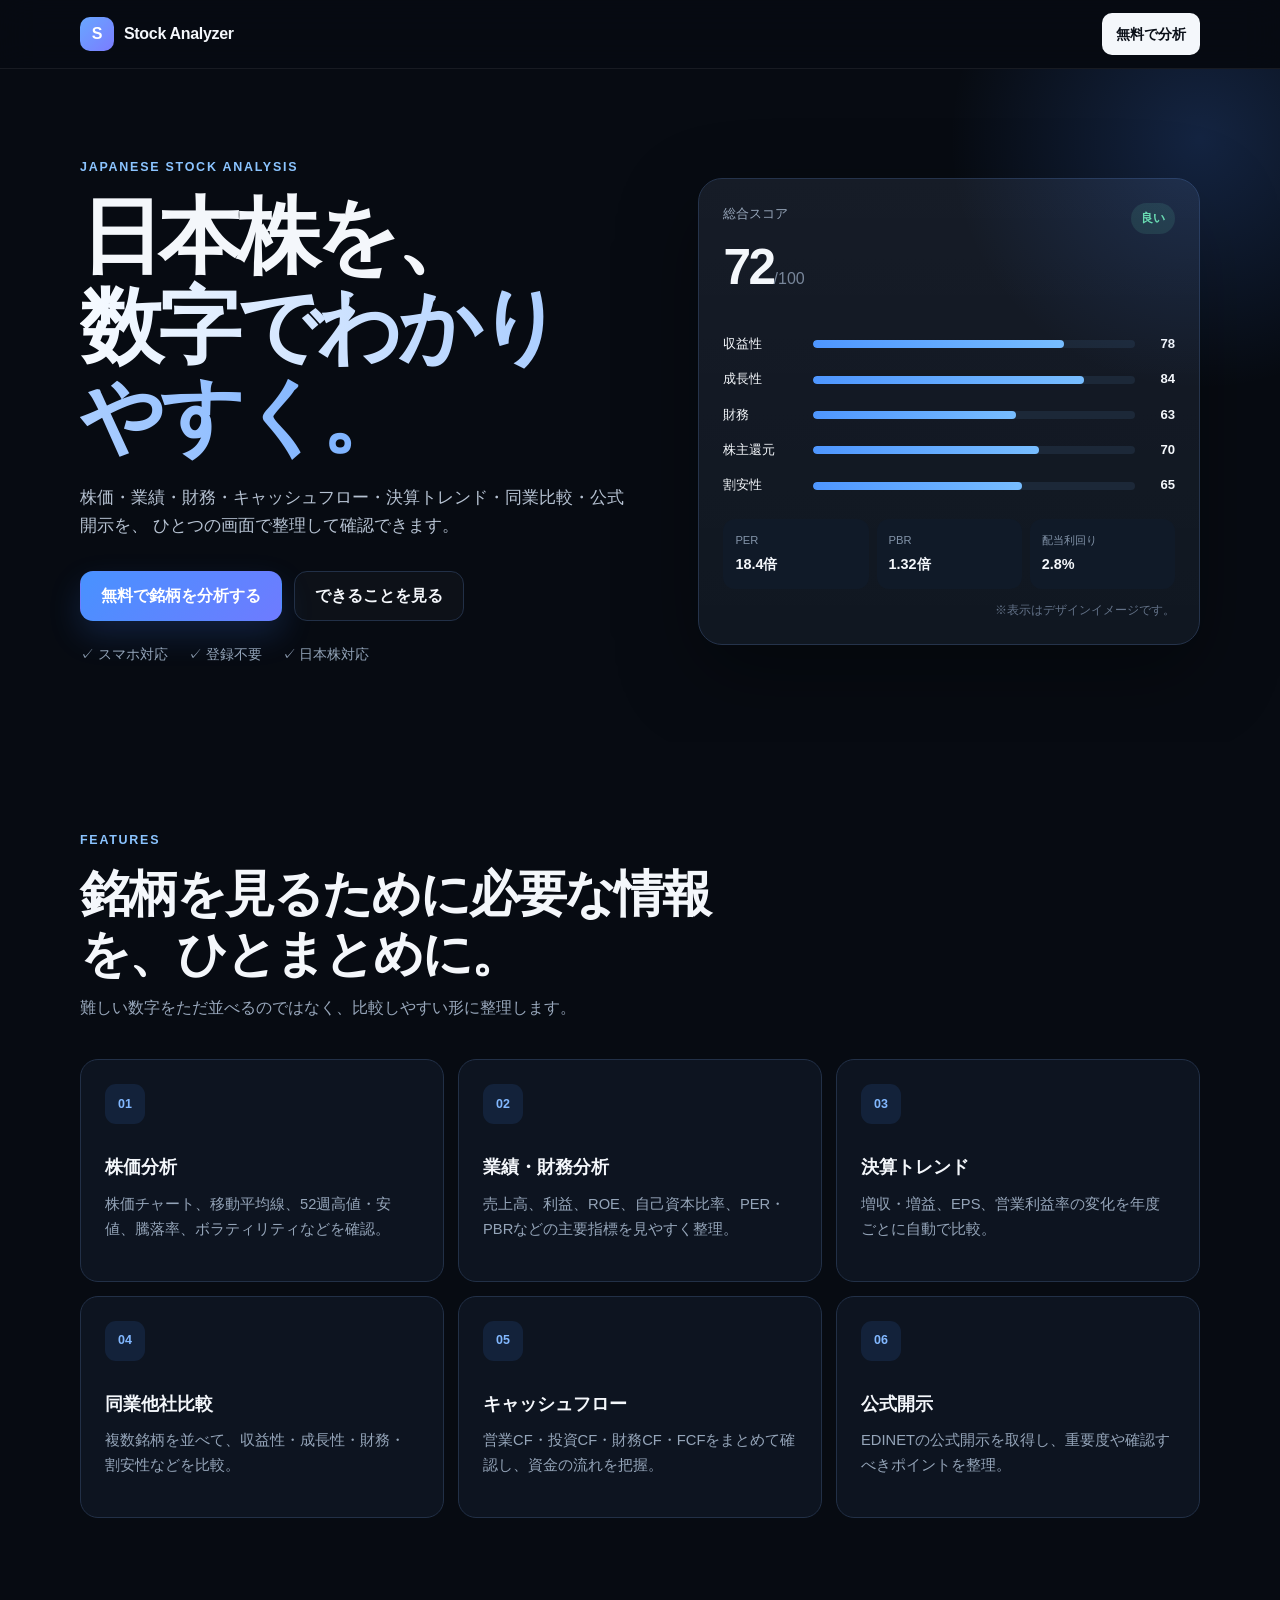
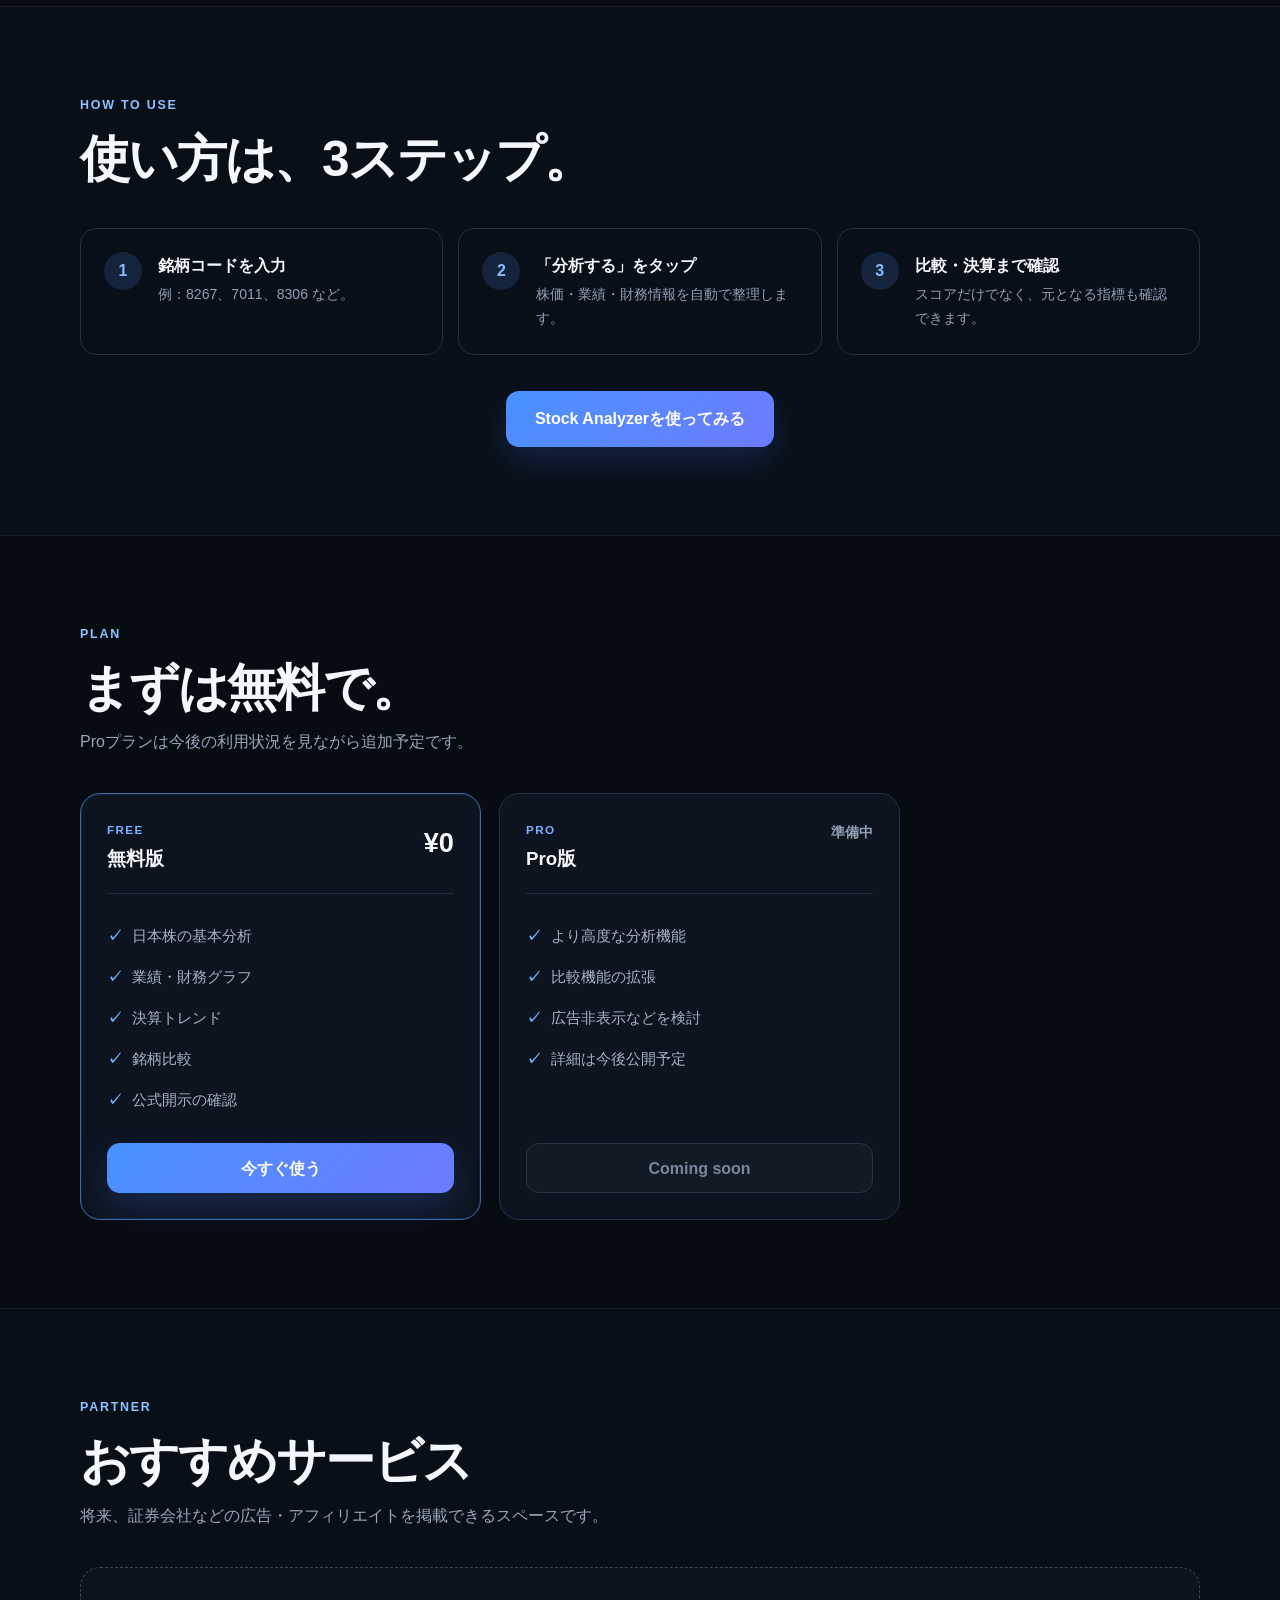
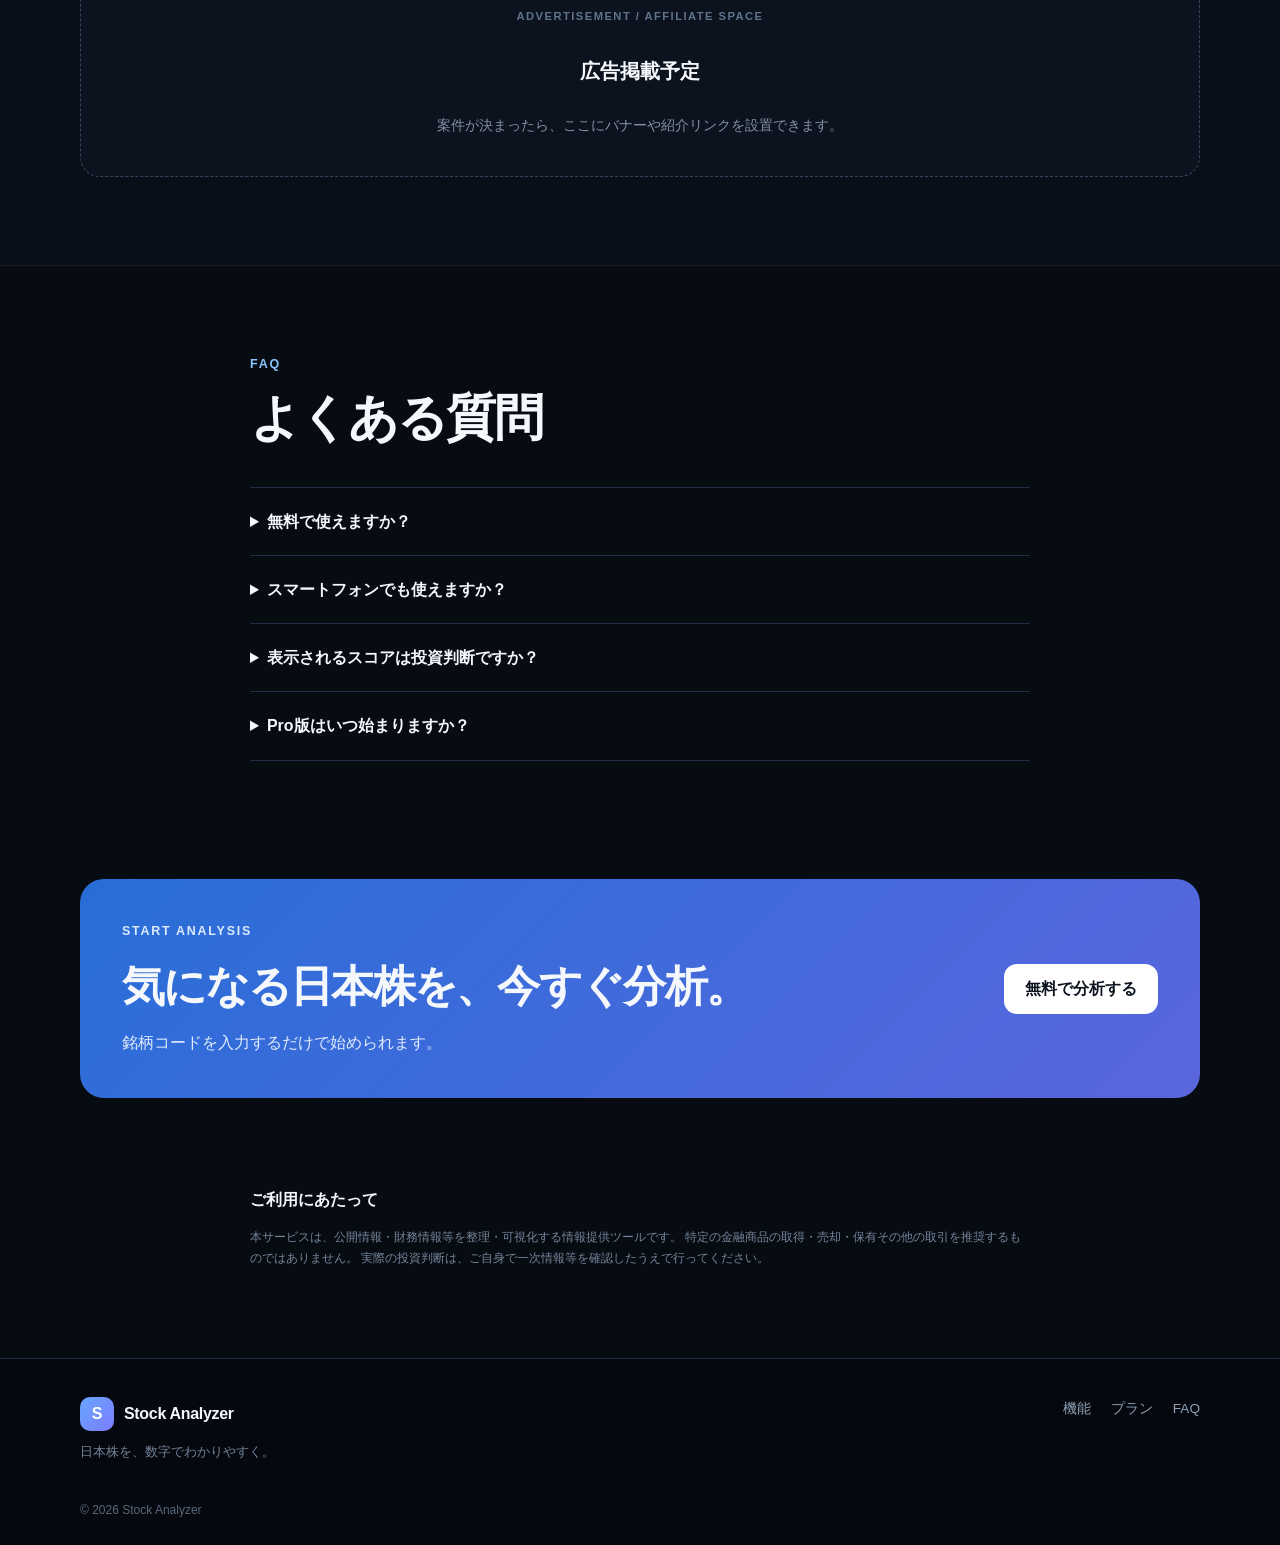
==== index.html @ 9a9e8eb3 "Add files via upload" ====
<!doctype html>
<html lang="ja">
<head>
  <meta charset="utf-8">
  <meta name="viewport" content="width=device-width, initial-scale=1, viewport-fit=cover">
  <meta name="description" content="日本株の株価・業績・財務・決算・同業比較・公式開示を、スマホで見やすく整理する株式分析ツール。">
  <title>Stock Analyzer｜日本株を数字でわかりやすく</title>
  <link rel="stylesheet" href="style.css">
</head>
<body>
  <header class="site-header">
    <div class="container header-inner">
      <a class="brand" href="#top">
        <span class="brand-mark">S</span>
        <span>Stock Analyzer</span>
      </a>
      <a class="header-cta" href="https://firemoney-bit-stock-analyzer-app-8zaeie.streamlit.app/" target="_blank" rel="noopener">
        無料で分析
      </a>
    </div>
  </header>

  <main id="top">
    <section class="hero">
      <div class="container hero-grid">
        <div>
          <p class="eyebrow">JAPANESE STOCK ANALYSIS</p>
          <h1>日本株を、<br><span>数字でわかりやすく。</span></h1>
          <p class="hero-copy">
            株価・業績・財務・キャッシュフロー・決算トレンド・同業比較・公式開示を、
            ひとつの画面で整理して確認できます。
          </p>

          <div class="hero-actions">
            <a class="button primary" href="https://firemoney-bit-stock-analyzer-app-8zaeie.streamlit.app/" target="_blank" rel="noopener">
              無料で銘柄を分析する
            </a>
            <a class="button secondary" href="#features">できることを見る</a>
          </div>

          <div class="trust-row">
            <span>✓ スマホ対応</span>
            <span>✓ 登録不要</span>
            <span>✓ 日本株対応</span>
          </div>
        </div>

        <div class="mock-card">
          <div class="mock-top">
            <div>
              <span class="mock-label">総合スコア</span>
              <strong>72</strong><span>/100</span>
            </div>
            <span class="mock-badge">良い</span>
          </div>

          <div class="score-row"><span>収益性</span><div><i style="width:78%"></i></div><b>78</b></div>
          <div class="score-row"><span>成長性</span><div><i style="width:84%"></i></div><b>84</b></div>
          <div class="score-row"><span>財務</span><div><i style="width:63%"></i></div><b>63</b></div>
          <div class="score-row"><span>株主還元</span><div><i style="width:70%"></i></div><b>70</b></div>
          <div class="score-row"><span>割安性</span><div><i style="width:65%"></i></div><b>65</b></div>

          <div class="mini-stats">
            <div><small>PER</small><strong>18.4倍</strong></div>
            <div><small>PBR</small><strong>1.32倍</strong></div>
            <div><small>配当利回り</small><strong>2.8%</strong></div>
          </div>
          <p class="mock-note">※表示はデザインイメージです。</p>
        </div>
      </div>
    </section>

    <section class="section" id="features">
      <div class="container">
        <div class="section-heading">
          <p class="eyebrow">FEATURES</p>
          <h2>銘柄を見るために必要な情報を、ひとまとめに。</h2>
          <p>難しい数字をただ並べるのではなく、比較しやすい形に整理します。</p>
        </div>

        <div class="feature-grid">
          <article class="feature-card"><span class="icon">01</span><h3>株価分析</h3><p>株価チャート、移動平均線、52週高値・安値、騰落率、ボラティリティなどを確認。</p></article>
          <article class="feature-card"><span class="icon">02</span><h3>業績・財務分析</h3><p>売上高、利益、ROE、自己資本比率、PER・PBRなどの主要指標を見やすく整理。</p></article>
          <article class="feature-card"><span class="icon">03</span><h3>決算トレンド</h3><p>増収・増益、EPS、営業利益率の変化を年度ごとに自動で比較。</p></article>
          <article class="feature-card"><span class="icon">04</span><h3>同業他社比較</h3><p>複数銘柄を並べて、収益性・成長性・財務・割安性などを比較。</p></article>
          <article class="feature-card"><span class="icon">05</span><h3>キャッシュフロー</h3><p>営業CF・投資CF・財務CF・FCFをまとめて確認し、資金の流れを把握。</p></article>
          <article class="feature-card"><span class="icon">06</span><h3>公式開示</h3><p>EDINETの公式開示を取得し、重要度や確認すべきポイントを整理。</p></article>
        </div>
      </div>
    </section>

    <section class="section soft">
      <div class="container">
        <div class="section-heading">
          <p class="eyebrow">HOW TO USE</p>
          <h2>使い方は、3ステップ。</h2>
        </div>

        <div class="steps">
          <div class="step"><span>1</span><div><h3>銘柄コードを入力</h3><p>例：8267、7011、8306 など。</p></div></div>
          <div class="step"><span>2</span><div><h3>「分析する」をタップ</h3><p>株価・業績・財務情報を自動で整理します。</p></div></div>
          <div class="step"><span>3</span><div><h3>比較・決算まで確認</h3><p>スコアだけでなく、元となる指標も確認できます。</p></div></div>
        </div>

        <div class="center">
          <a class="button primary large" href="https://firemoney-bit-stock-analyzer-app-8zaeie.streamlit.app/" target="_blank" rel="noopener">
            Stock Analyzerを使ってみる
          </a>
        </div>
      </div>
    </section>

    <section class="section" id="plans">
      <div class="container">
        <div class="section-heading">
          <p class="eyebrow">PLAN</p>
          <h2>まずは無料で。</h2>
          <p>Proプランは今後の利用状況を見ながら追加予定です。</p>
        </div>

        <div class="plan-grid">
          <article class="plan-card featured">
            <div class="plan-title">
              <div><p>FREE</p><h3>無料版</h3></div>
              <strong>¥0</strong>
            </div>
            <ul>
              <li>日本株の基本分析</li>
              <li>業績・財務グラフ</li>
              <li>決算トレンド</li>
              <li>銘柄比較</li>
              <li>公式開示の確認</li>
            </ul>
            <a class="button primary full" href="https://firemoney-bit-stock-analyzer-app-8zaeie.streamlit.app/" target="_blank" rel="noopener">今すぐ使う</a>
          </article>

          <article class="plan-card">
            <div class="plan-title">
              <div><p>PRO</p><h3>Pro版</h3></div>
              <strong class="soon">準備中</strong>
            </div>
            <ul>
              <li>より高度な分析機能</li>
              <li>比較機能の拡張</li>
              <li>広告非表示などを検討</li>
              <li>詳細は今後公開予定</li>
            </ul>
            <button class="button disabled full" disabled>Coming soon</button>
          </article>
        </div>
      </div>
    </section>

    <section class="section soft" id="partner">
      <div class="container">
        <div class="section-heading">
          <p class="eyebrow">PARTNER</p>
          <h2>おすすめサービス</h2>
          <p>将来、証券会社などの広告・アフィリエイトを掲載できるスペースです。</p>
        </div>

        <div class="ad-placeholder">
          <span>ADVERTISEMENT / AFFILIATE SPACE</span>
          <strong>広告掲載予定</strong>
          <p>案件が決まったら、ここにバナーや紹介リンクを設置できます。</p>
        </div>
      </div>
    </section>

    <section class="section" id="faq">
      <div class="container narrow">
        <div class="section-heading">
          <p class="eyebrow">FAQ</p>
          <h2>よくある質問</h2>
        </div>

        <details>
          <summary>無料で使えますか？</summary>
          <p>現在公開している分析ツールは無料で利用できます。</p>
        </details>
        <details>
          <summary>スマートフォンでも使えますか？</summary>
          <p>はい。スマートフォンでの閲覧を前提に画面を調整しています。</p>
        </details>
        <details>
          <summary>表示されるスコアは投資判断ですか？</summary>
          <p>いいえ。公開情報を一定の計算ルールで整理した参考値であり、特定銘柄の売買を推奨するものではありません。</p>
        </details>
        <details>
          <summary>Pro版はいつ始まりますか？</summary>
          <p>現在は未定です。利用状況を見ながら機能と料金を検討します。</p>
        </details>
      </div>
    </section>

    <section class="cta-section">
      <div class="container cta-box">
        <div>
          <p class="eyebrow">START ANALYSIS</p>
          <h2>気になる日本株を、今すぐ分析。</h2>
          <p>銘柄コードを入力するだけで始められます。</p>
        </div>
        <a class="button light" href="https://firemoney-bit-stock-analyzer-app-8zaeie.streamlit.app/" target="_blank" rel="noopener">無料で分析する</a>
      </div>
    </section>

    <section class="legal-note">
      <div class="container narrow">
        <h2>ご利用にあたって</h2>
        <p>
          本サービスは、公開情報・財務情報等を整理・可視化する情報提供ツールです。
          特定の金融商品の取得・売却・保有その他の取引を推奨するものではありません。
          実際の投資判断は、ご自身で一次情報等を確認したうえで行ってください。
        </p>
      </div>
    </section>
  </main>

  <footer>
    <div class="container footer-inner">
      <div>
        <a class="brand footer-brand" href="#top">
          <span class="brand-mark">S</span>
          <span>Stock Analyzer</span>
        </a>
        <p>日本株を、数字でわかりやすく。</p>
      </div>
      <nav>
        <a href="#features">機能</a>
        <a href="#plans">プラン</a>
        <a href="#faq">FAQ</a>
      </nav>
    </div>
    <div class="container copyright">© 2026 Stock Analyzer</div>
  </footer>
</body>
</html>
---- style.css ----
*{box-sizing:border-box}
:root{
  --bg:#070b12;--surface:#0d1420;--line:#223047;--text:#f4f7fb;
  --muted:#98a7bb;--accent:#68a7ff;--accent2:#8bc4ff;--green:#6ee7a8;--max:1120px
}
html{scroll-behavior:smooth}
body{
  margin:0;font-family:-apple-system,BlinkMacSystemFont,"Segoe UI","Hiragino Sans","Noto Sans JP","Yu Gothic",sans-serif;
  background:var(--bg);color:var(--text);line-height:1.7;-webkit-font-smoothing:antialiased
}
a{color:inherit;text-decoration:none}
.container{width:min(calc(100% - 36px),var(--max));margin-inline:auto}
.narrow{max-width:780px}
.site-header{
  position:sticky;top:0;z-index:50;backdrop-filter:blur(18px);
  background:rgba(7,11,18,.78);border-bottom:1px solid rgba(255,255,255,.07)
}
.header-inner{min-height:68px;display:flex;align-items:center;justify-content:space-between;gap:16px}
.brand{display:flex;align-items:center;gap:10px;font-weight:800;letter-spacing:-.02em}
.brand-mark{
  display:grid;place-items:center;width:34px;height:34px;border-radius:10px;
  background:linear-gradient(135deg,var(--accent),#7b7cff);color:white;font-weight:900
}
.header-cta{
  padding:9px 14px;border-radius:10px;background:var(--text);color:#0a0f18;
  font-weight:800;font-size:.9rem
}
.hero{position:relative;overflow:hidden;padding:88px 0 76px}
.hero::before{
  content:"";position:absolute;width:520px;height:520px;border-radius:50%;
  background:radial-gradient(circle,rgba(72,137,255,.20),transparent 68%);
  top:-190px;right:-180px;pointer-events:none
}
.hero-grid{display:grid;grid-template-columns:1.05fr .95fr;gap:64px;align-items:center}
.eyebrow{margin:0 0 14px;color:var(--accent2);font-size:.78rem;font-weight:800;letter-spacing:.14em}
h1,h2,h3,p{margin-top:0}
h1{margin-bottom:22px;font-size:clamp(2.7rem,7vw,5.2rem);line-height:1.08;letter-spacing:-.055em}
h1 span{
  background:linear-gradient(90deg,#f7fbff,#77afff);
  -webkit-background-clip:text;background-clip:text;color:transparent
}
.hero-copy{max-width:650px;color:#b6c2d2;font-size:1.05rem}
.hero-actions{display:flex;gap:12px;flex-wrap:wrap;margin:30px 0 22px}
.button{
  min-height:50px;display:inline-flex;align-items:center;justify-content:center;
  padding:0 20px;border:1px solid transparent;border-radius:13px;
  font:inherit;font-weight:800;cursor:pointer;transition:.18s ease
}
.button:active{transform:scale(.985)}
.primary{background:linear-gradient(135deg,#4892ff,#6e7bff);color:white;box-shadow:0 14px 32px rgba(61,126,255,.18)}
.secondary{border-color:var(--line);background:rgba(255,255,255,.025)}
.light{background:white;color:#0c1420}
.large{min-height:56px;padding-inline:28px}
.full{width:100%}
.disabled{color:#78879a;border-color:#283548;background:#121a26;cursor:not-allowed}
.trust-row{display:flex;flex-wrap:wrap;gap:14px 20px;color:#92a3b8;font-size:.85rem}
.mock-card{
  padding:24px;border:1px solid #25334b;border-radius:24px;
  background:linear-gradient(180deg,rgba(255,255,255,.045),rgba(255,255,255,.018)),#0b121d;
  box-shadow:0 28px 80px rgba(0,0,0,.35)
}
.mock-top{display:flex;align-items:flex-start;justify-content:space-between;margin-bottom:24px}
.mock-label{display:block;color:var(--muted);font-size:.82rem}
.mock-top strong{font-size:3.1rem;letter-spacing:-.05em}
.mock-top div>span:last-child{color:#78869a}
.mock-badge{
  padding:5px 10px;border-radius:999px;background:rgba(110,231,168,.12);
  color:var(--green);font-size:.78rem;font-weight:800
}
.score-row{
  display:grid;grid-template-columns:80px 1fr 30px;gap:10px;
  align-items:center;margin:13px 0;font-size:.82rem
}
.score-row div{height:8px;overflow:hidden;border-radius:999px;background:#1c2838}
.score-row i{display:block;height:100%;border-radius:inherit;background:linear-gradient(90deg,#4e96ff,#77bdff)}
.score-row b{text-align:right}
.mini-stats{display:grid;grid-template-columns:repeat(3,1fr);gap:8px;margin-top:22px}
.mini-stats div{padding:12px;border-radius:12px;background:#101a28}
.mini-stats small{display:block;color:#8293a8;font-size:.7rem}
.mini-stats strong{font-size:.9rem}
.mock-note{margin:12px 0 0;color:#637288;font-size:.72rem;text-align:right}
.section{padding:88px 0}
.soft{
  border-top:1px solid rgba(255,255,255,.045);border-bottom:1px solid rgba(255,255,255,.045);
  background:#090f18
}
.section-heading{max-width:720px;margin-bottom:38px}
.section-heading h2{margin-bottom:10px;font-size:clamp(1.9rem,5vw,3.1rem);line-height:1.2;letter-spacing:-.04em}
.section-heading>p:last-child{color:var(--muted)}
.feature-grid{display:grid;grid-template-columns:repeat(3,1fr);gap:14px}
.feature-card{
  min-height:220px;padding:24px;border:1px solid var(--line);
  border-radius:18px;background:var(--surface)
}
.icon{
  display:inline-grid;place-items:center;width:40px;height:40px;margin-bottom:28px;
  border-radius:11px;background:#13223a;color:#82b8ff;font-size:.78rem;font-weight:900
}
.feature-card h3{margin-bottom:9px;font-size:1.12rem}
.feature-card p{color:#95a5b9;font-size:.92rem}
.steps{display:grid;grid-template-columns:repeat(3,1fr);gap:15px;margin-bottom:36px}
.step{display:flex;gap:16px;padding:23px;border:1px solid var(--line);border-radius:16px}
.step>span{
  flex:0 0 38px;display:grid;place-items:center;width:38px;height:38px;
  border-radius:50%;background:#14243d;color:#88baff;font-weight:900
}
.step h3{margin-bottom:4px;font-size:1rem}
.step p{margin:0;color:#8fa0b5;font-size:.88rem}
.center{text-align:center}
.plan-grid{display:grid;grid-template-columns:repeat(2,1fr);gap:18px;max-width:820px}
.plan-card{padding:26px;border:1px solid var(--line);border-radius:20px;background:var(--surface)}
.plan-card.featured{border-color:#3d69a5;box-shadow:inset 0 0 0 1px rgba(77,143,255,.12)}
.plan-title{display:flex;justify-content:space-between;gap:16px;align-items:flex-start;padding-bottom:18px;border-bottom:1px solid #202d40}
.plan-title p{margin:0;color:#7dafff;font-size:.73rem;font-weight:900;letter-spacing:.12em}
.plan-title h3{margin:3px 0 0}
.plan-title strong{font-size:1.7rem}
.plan-title .soon{font-size:.9rem;color:#91a1b5}
.plan-card ul{min-height:205px;margin:22px 0;padding:0;list-style:none}
.plan-card li{position:relative;padding:8px 0 8px 25px;color:#a5b2c2;font-size:.92rem}
.plan-card li::before{content:"✓";position:absolute;left:0;color:#72b5ff;font-weight:900}
.ad-placeholder{
  display:grid;place-items:center;min-height:210px;padding:28px;
  border:1px dashed #35465e;border-radius:20px;text-align:center;background:#0c131f
}
.ad-placeholder span{color:#60738c;font-size:.7rem;font-weight:900;letter-spacing:.13em}
.ad-placeholder strong{margin:8px 0 4px;font-size:1.25rem}
.ad-placeholder p{margin:0;color:#8291a4;font-size:.9rem}
details{border-top:1px solid var(--line)}
details:last-child{border-bottom:1px solid var(--line)}
summary{padding:20px 30px 20px 0;cursor:pointer;font-weight:800}
details p{padding:0 0 20px;color:#95a4b7}
.cta-section{padding:30px 0 88px}
.cta-box{
  display:flex;align-items:center;justify-content:space-between;gap:30px;padding:42px;
  border-radius:24px;background:linear-gradient(135deg,#286ed7,#5a66de)
}
.cta-box h2{margin-bottom:6px;font-size:clamp(1.8rem,4vw,2.7rem);letter-spacing:-.04em}
.cta-box p{margin-bottom:0;color:#e0ebff}
.cta-box .eyebrow{color:#dceaff;margin-bottom:8px}
.legal-note{padding:0 0 76px}
.legal-note h2{font-size:1rem}
.legal-note p{color:#75869b;font-size:.78rem}
footer{border-top:1px solid var(--line);padding:38px 0 24px;background:#05080e}
.footer-inner{display:flex;justify-content:space-between;gap:28px}
.footer-brand{margin-bottom:10px}
.footer-inner p{color:#718197;font-size:.82rem}
footer nav{display:flex;gap:20px;color:#8fa0b6;font-size:.85rem}
.copyright{padding-top:24px;color:#59687b;font-size:.75rem}

@media (max-width:850px){
  .hero{padding-top:58px}
  .hero-grid{grid-template-columns:1fr;gap:40px}
  .feature-grid,.steps{grid-template-columns:1fr 1fr}
}
@media (max-width:620px){
  .container{width:min(calc(100% - 28px),var(--max))}
  .site-header .brand{font-size:.93rem}
  .brand-mark{width:31px;height:31px}
  .hero{padding:52px 0 58px}
  h1{font-size:2.65rem}
  .hero-copy{font-size:.98rem}
  .hero-actions{display:grid}
  .button{width:100%}
  .trust-row{font-size:.78rem}
  .mock-card{padding:19px;border-radius:19px}
  .mock-top strong{font-size:2.7rem}
  .mini-stats{grid-template-columns:1fr 1fr}
  .section{padding:66px 0}
  .feature-grid,.steps,.plan-grid{grid-template-columns:1fr}
  .feature-card{min-height:auto}
  .icon{margin-bottom:20px}
  .plan-card ul{min-height:auto}
  .cta-box{display:block;padding:30px 22px}
  .cta-box .button{margin-top:22px}
  .footer-inner{display:block}
  footer nav{margin-top:22px;flex-wrap:wrap}
}
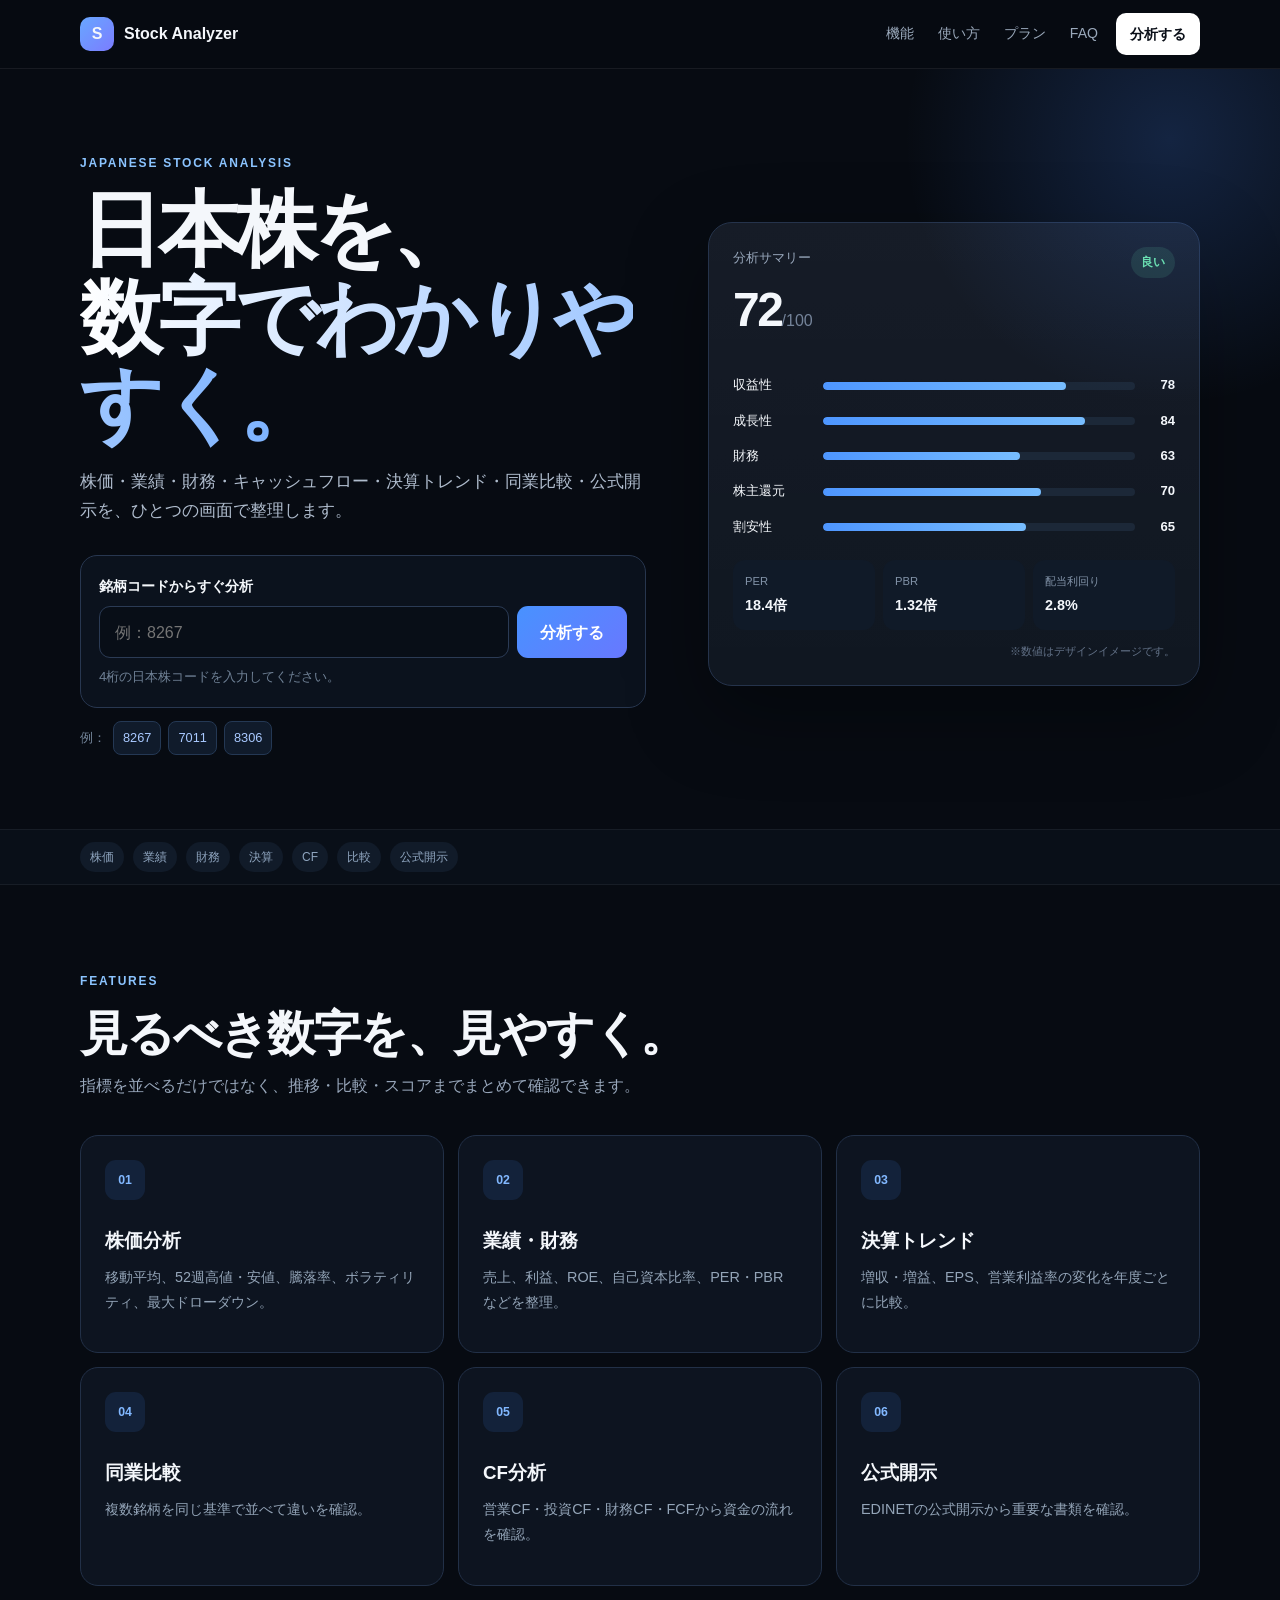
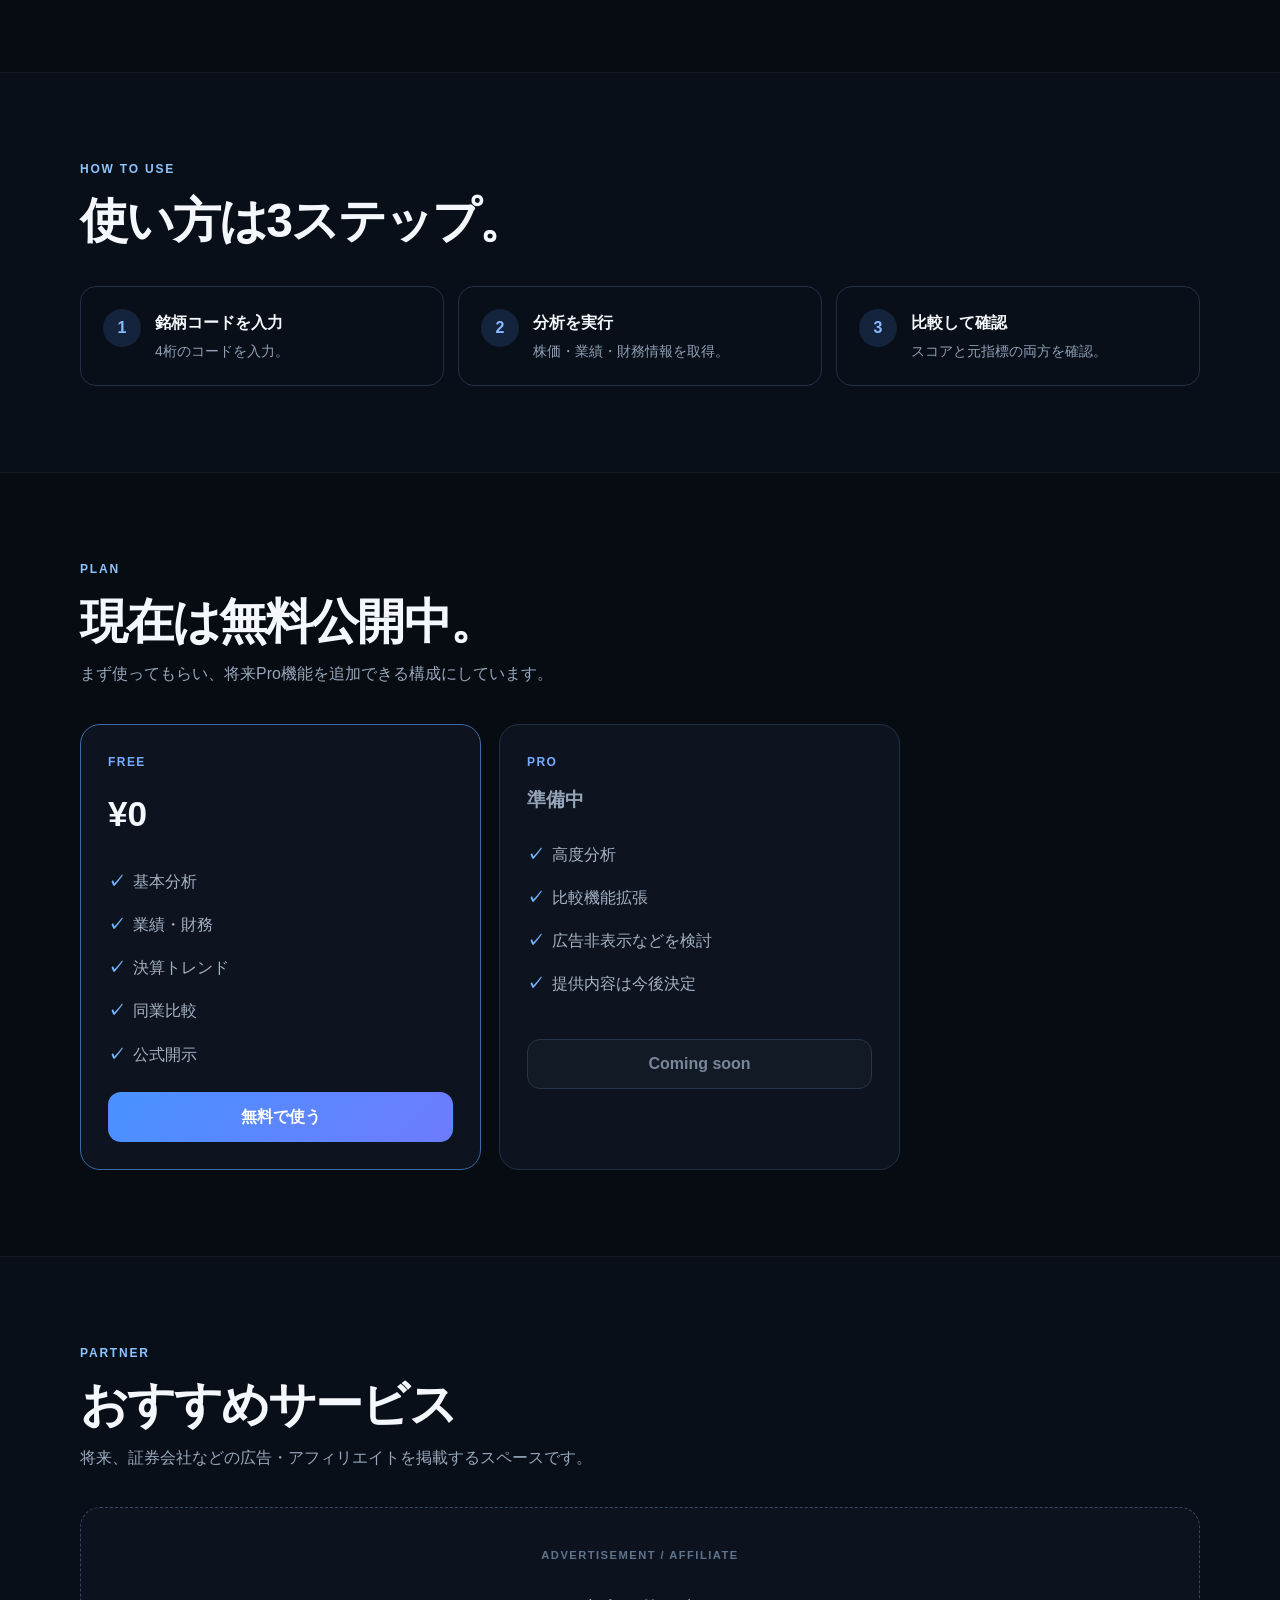
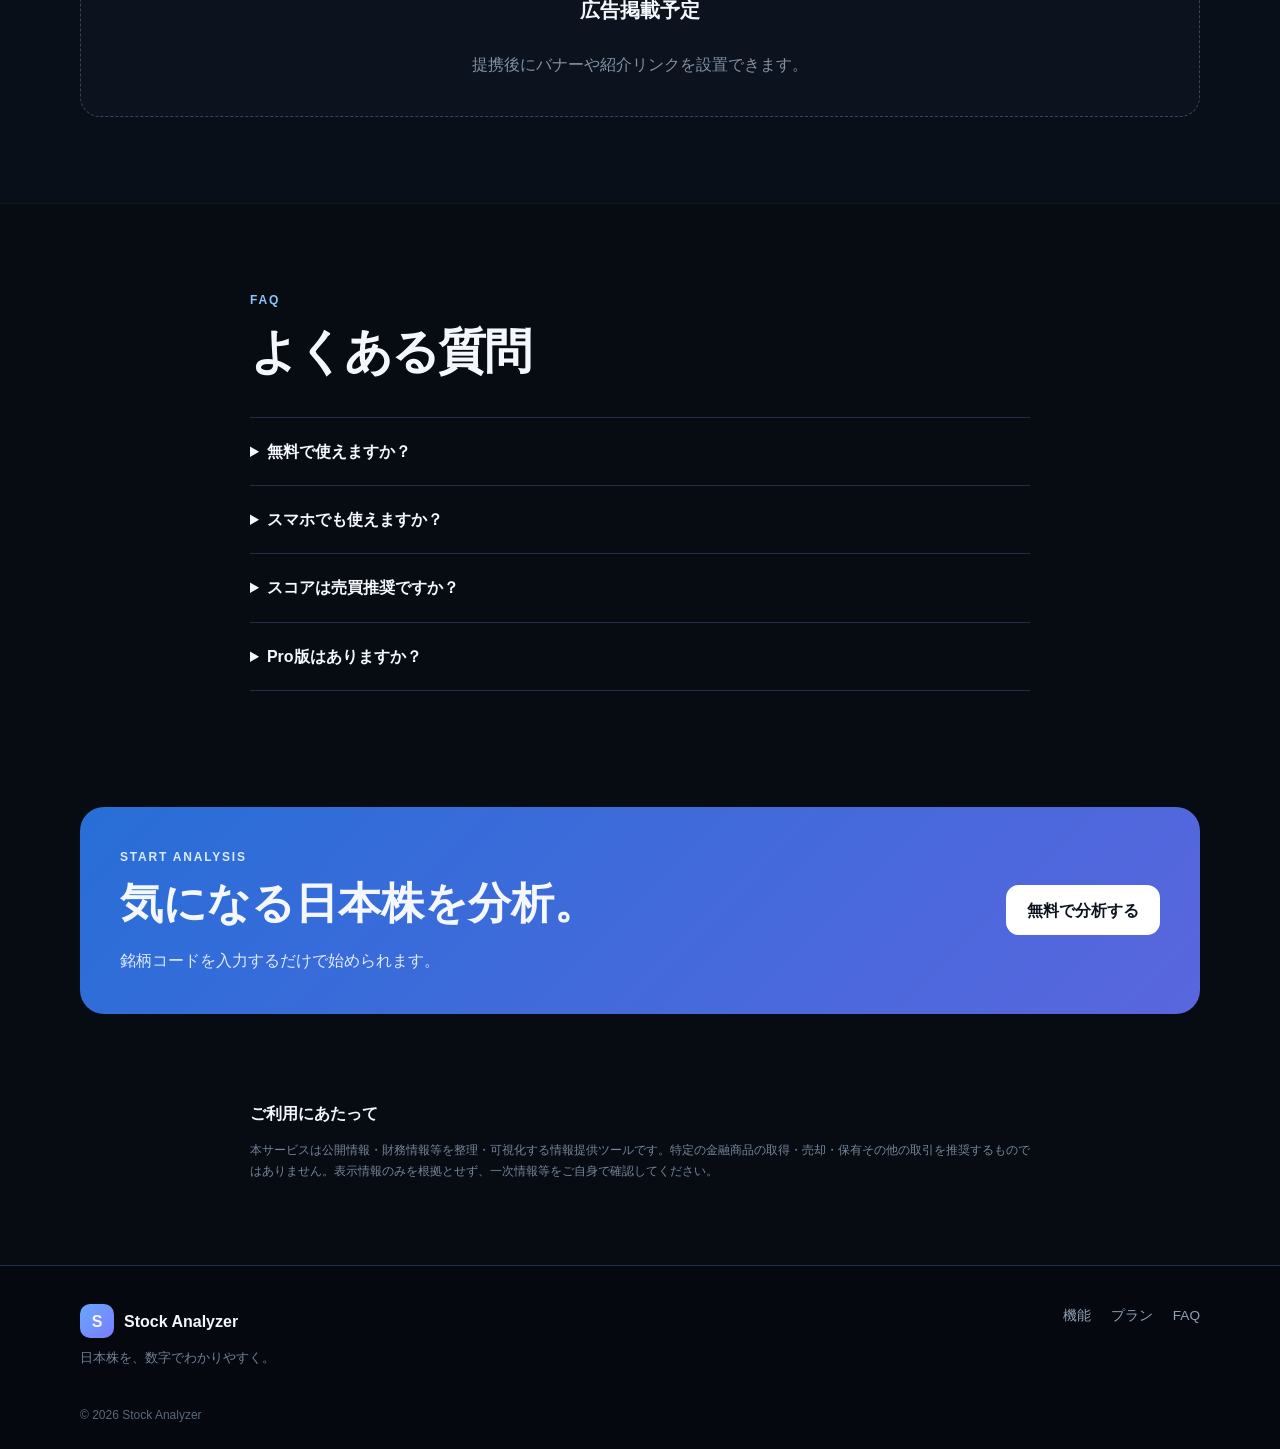
==== commit b52391fb: "Add files via upload" ====
--- a/index.html
+++ b/index.html
@@ -3,20 +3,19 @@
 <head>
   <meta charset="utf-8">
   <meta name="viewport" content="width=device-width, initial-scale=1, viewport-fit=cover">
-  <meta name="description" content="日本株の株価・業績・財務・決算・同業比較・公式開示を、スマホで見やすく整理する株式分析ツール。">
+  <meta name="description" content="日本株の株価・業績・財務・決算・同業比較・公式開示をスマホで見やすく整理する株式分析ツール。">
+  <meta name="theme-color" content="#070b12">
   <title>Stock Analyzer｜日本株を数字でわかりやすく</title>
   <link rel="stylesheet" href="style.css">
 </head>
 <body>
   <header class="site-header">
     <div class="container header-inner">
-      <a class="brand" href="#top">
-        <span class="brand-mark">S</span>
-        <span>Stock Analyzer</span>
-      </a>
-      <a class="header-cta" href="https://firemoney-bit-stock-analyzer-app-8zaeie.streamlit.app/" target="_blank" rel="noopener">
-        無料で分析
-      </a>
+      <a class="brand" href="#top"><span class="brand-mark">S</span><span>Stock Analyzer</span></a>
+      <nav class="desktop-nav">
+        <a href="#features">機能</a><a href="#how">使い方</a><a href="#plans">プラン</a><a href="#faq">FAQ</a>
+      </nav>
+      <a class="header-cta" href="https://firemoney-bit-stock-analyzer-app-8zaeie.streamlit.app/" target="_blank" rel="noopener">分析する</a>
     </div>
   </header>
 
@@ -26,47 +25,48 @@
         <div>
           <p class="eyebrow">JAPANESE STOCK ANALYSIS</p>
           <h1>日本株を、<br><span>数字でわかりやすく。</span></h1>
-          <p class="hero-copy">
-            株価・業績・財務・キャッシュフロー・決算トレンド・同業比較・公式開示を、
-            ひとつの画面で整理して確認できます。
-          </p>
+          <p class="hero-copy">株価・業績・財務・キャッシュフロー・決算トレンド・同業比較・公式開示を、ひとつの画面で整理します。</p>
 
-          <div class="hero-actions">
-            <a class="button primary" href="https://firemoney-bit-stock-analyzer-app-8zaeie.streamlit.app/" target="_blank" rel="noopener">
-              無料で銘柄を分析する
-            </a>
-            <a class="button secondary" href="#features">できることを見る</a>
-          </div>
+          <form class="stock-search" id="stockSearch">
+            <label for="stockCode">銘柄コードからすぐ分析</label>
+            <div class="search-row">
+              <input id="stockCode" inputmode="numeric" pattern="[0-9]{4}" maxlength="4" placeholder="例：8267" aria-label="4桁の銘柄コード">
+              <button type="submit">分析する</button>
+            </div>
+            <small>4桁の日本株コードを入力してください。</small>
+          </form>
 
-          <div class="trust-row">
-            <span>✓ スマホ対応</span>
-            <span>✓ 登録不要</span>
-            <span>✓ 日本株対応</span>
+          <div class="popular">
+            <span>例：</span>
+            <button data-code="8267">8267</button>
+            <button data-code="7011">7011</button>
+            <button data-code="8306">8306</button>
           </div>
         </div>
 
         <div class="mock-card">
           <div class="mock-top">
-            <div>
-              <span class="mock-label">総合スコア</span>
-              <strong>72</strong><span>/100</span>
-            </div>
+            <div><span class="mock-label">分析サマリー</span><strong>72</strong><span>/100</span></div>
             <span class="mock-badge">良い</span>
           </div>
-
           <div class="score-row"><span>収益性</span><div><i style="width:78%"></i></div><b>78</b></div>
           <div class="score-row"><span>成長性</span><div><i style="width:84%"></i></div><b>84</b></div>
           <div class="score-row"><span>財務</span><div><i style="width:63%"></i></div><b>63</b></div>
           <div class="score-row"><span>株主還元</span><div><i style="width:70%"></i></div><b>70</b></div>
           <div class="score-row"><span>割安性</span><div><i style="width:65%"></i></div><b>65</b></div>
-
           <div class="mini-stats">
             <div><small>PER</small><strong>18.4倍</strong></div>
             <div><small>PBR</small><strong>1.32倍</strong></div>
             <div><small>配当利回り</small><strong>2.8%</strong></div>
           </div>
-          <p class="mock-note">※表示はデザインイメージです。</p>
+          <p class="mock-note">※数値はデザインイメージです。</p>
         </div>
+      </div>
+    </section>
+
+    <section class="ticker-strip">
+      <div class="container">
+        <span>株価</span><span>業績</span><span>財務</span><span>決算</span><span>CF</span><span>比較</span><span>公式開示</span>
       </div>
     </section>
 
@@ -74,132 +74,71 @@
       <div class="container">
         <div class="section-heading">
           <p class="eyebrow">FEATURES</p>
-          <h2>銘柄を見るために必要な情報を、ひとまとめに。</h2>
-          <p>難しい数字をただ並べるのではなく、比較しやすい形に整理します。</p>
+          <h2>見るべき数字を、見やすく。</h2>
+          <p>指標を並べるだけではなく、推移・比較・スコアまでまとめて確認できます。</p>
         </div>
+        <div class="feature-grid">
+          <article class="feature-card"><span>01</span><h3>株価分析</h3><p>移動平均、52週高値・安値、騰落率、ボラティリティ、最大ドローダウン。</p></article>
+          <article class="feature-card"><span>02</span><h3>業績・財務</h3><p>売上、利益、ROE、自己資本比率、PER・PBRなどを整理。</p></article>
+          <article class="feature-card"><span>03</span><h3>決算トレンド</h3><p>増収・増益、EPS、営業利益率の変化を年度ごとに比較。</p></article>
+          <article class="feature-card"><span>04</span><h3>同業比較</h3><p>複数銘柄を同じ基準で並べて違いを確認。</p></article>
+          <article class="feature-card"><span>05</span><h3>CF分析</h3><p>営業CF・投資CF・財務CF・FCFから資金の流れを確認。</p></article>
+          <article class="feature-card"><span>06</span><h3>公式開示</h3><p>EDINETの公式開示から重要な書類を確認。</p></article>
+        </div>
+      </div>
+    </section>
 
-        <div class="feature-grid">
-          <article class="feature-card"><span class="icon">01</span><h3>株価分析</h3><p>株価チャート、移動平均線、52週高値・安値、騰落率、ボラティリティなどを確認。</p></article>
-          <article class="feature-card"><span class="icon">02</span><h3>業績・財務分析</h3><p>売上高、利益、ROE、自己資本比率、PER・PBRなどの主要指標を見やすく整理。</p></article>
-          <article class="feature-card"><span class="icon">03</span><h3>決算トレンド</h3><p>増収・増益、EPS、営業利益率の変化を年度ごとに自動で比較。</p></article>
-          <article class="feature-card"><span class="icon">04</span><h3>同業他社比較</h3><p>複数銘柄を並べて、収益性・成長性・財務・割安性などを比較。</p></article>
-          <article class="feature-card"><span class="icon">05</span><h3>キャッシュフロー</h3><p>営業CF・投資CF・財務CF・FCFをまとめて確認し、資金の流れを把握。</p></article>
-          <article class="feature-card"><span class="icon">06</span><h3>公式開示</h3><p>EDINETの公式開示を取得し、重要度や確認すべきポイントを整理。</p></article>
+    <section class="section soft" id="how">
+      <div class="container">
+        <div class="section-heading"><p class="eyebrow">HOW TO USE</p><h2>使い方は3ステップ。</h2></div>
+        <div class="steps">
+          <div class="step"><b>1</b><div><h3>銘柄コードを入力</h3><p>4桁のコードを入力。</p></div></div>
+          <div class="step"><b>2</b><div><h3>分析を実行</h3><p>株価・業績・財務情報を取得。</p></div></div>
+          <div class="step"><b>3</b><div><h3>比較して確認</h3><p>スコアと元指標の両方を確認。</p></div></div>
+        </div>
+      </div>
+    </section>
+
+    <section class="section" id="plans">
+      <div class="container">
+        <div class="section-heading"><p class="eyebrow">PLAN</p><h2>現在は無料公開中。</h2><p>まず使ってもらい、将来Pro機能を追加できる構成にしています。</p></div>
+        <div class="plan-grid">
+          <article class="plan-card featured">
+            <p class="plan-kicker">FREE</p>
+            <div class="price">¥0</div>
+            <ul><li>基本分析</li><li>業績・財務</li><li>決算トレンド</li><li>同業比較</li><li>公式開示</li></ul>
+            <a class="button primary full" href="https://firemoney-bit-stock-analyzer-app-8zaeie.streamlit.app/" target="_blank" rel="noopener">無料で使う</a>
+          </article>
+          <article class="plan-card">
+            <p class="plan-kicker">PRO</p>
+            <div class="price muted-price">準備中</div>
+            <ul><li>高度分析</li><li>比較機能拡張</li><li>広告非表示などを検討</li><li>提供内容は今後決定</li></ul>
+            <button class="button disabled full" disabled>Coming soon</button>
+          </article>
         </div>
       </div>
     </section>
 
     <section class="section soft">
       <div class="container">
-        <div class="section-heading">
-          <p class="eyebrow">HOW TO USE</p>
-          <h2>使い方は、3ステップ。</h2>
-        </div>
-
-        <div class="steps">
-          <div class="step"><span>1</span><div><h3>銘柄コードを入力</h3><p>例：8267、7011、8306 など。</p></div></div>
-          <div class="step"><span>2</span><div><h3>「分析する」をタップ</h3><p>株価・業績・財務情報を自動で整理します。</p></div></div>
-          <div class="step"><span>3</span><div><h3>比較・決算まで確認</h3><p>スコアだけでなく、元となる指標も確認できます。</p></div></div>
-        </div>
-
-        <div class="center">
-          <a class="button primary large" href="https://firemoney-bit-stock-analyzer-app-8zaeie.streamlit.app/" target="_blank" rel="noopener">
-            Stock Analyzerを使ってみる
-          </a>
-        </div>
-      </div>
-    </section>
-
-    <section class="section" id="plans">
-      <div class="container">
-        <div class="section-heading">
-          <p class="eyebrow">PLAN</p>
-          <h2>まずは無料で。</h2>
-          <p>Proプランは今後の利用状況を見ながら追加予定です。</p>
-        </div>
-
-        <div class="plan-grid">
-          <article class="plan-card featured">
-            <div class="plan-title">
-              <div><p>FREE</p><h3>無料版</h3></div>
-              <strong>¥0</strong>
-            </div>
-            <ul>
-              <li>日本株の基本分析</li>
-              <li>業績・財務グラフ</li>
-              <li>決算トレンド</li>
-              <li>銘柄比較</li>
-              <li>公式開示の確認</li>
-            </ul>
-            <a class="button primary full" href="https://firemoney-bit-stock-analyzer-app-8zaeie.streamlit.app/" target="_blank" rel="noopener">今すぐ使う</a>
-          </article>
-
-          <article class="plan-card">
-            <div class="plan-title">
-              <div><p>PRO</p><h3>Pro版</h3></div>
-              <strong class="soon">準備中</strong>
-            </div>
-            <ul>
-              <li>より高度な分析機能</li>
-              <li>比較機能の拡張</li>
-              <li>広告非表示などを検討</li>
-              <li>詳細は今後公開予定</li>
-            </ul>
-            <button class="button disabled full" disabled>Coming soon</button>
-          </article>
-        </div>
-      </div>
-    </section>
-
-    <section class="section soft" id="partner">
-      <div class="container">
-        <div class="section-heading">
-          <p class="eyebrow">PARTNER</p>
-          <h2>おすすめサービス</h2>
-          <p>将来、証券会社などの広告・アフィリエイトを掲載できるスペースです。</p>
-        </div>
-
-        <div class="ad-placeholder">
-          <span>ADVERTISEMENT / AFFILIATE SPACE</span>
-          <strong>広告掲載予定</strong>
-          <p>案件が決まったら、ここにバナーや紹介リンクを設置できます。</p>
-        </div>
+        <div class="section-heading"><p class="eyebrow">PARTNER</p><h2>おすすめサービス</h2><p>将来、証券会社などの広告・アフィリエイトを掲載するスペースです。</p></div>
+        <div class="ad-placeholder"><span>ADVERTISEMENT / AFFILIATE</span><strong>広告掲載予定</strong><p>提携後にバナーや紹介リンクを設置できます。</p></div>
       </div>
     </section>
 
     <section class="section" id="faq">
       <div class="container narrow">
-        <div class="section-heading">
-          <p class="eyebrow">FAQ</p>
-          <h2>よくある質問</h2>
-        </div>
-
-        <details>
-          <summary>無料で使えますか？</summary>
-          <p>現在公開している分析ツールは無料で利用できます。</p>
-        </details>
-        <details>
-          <summary>スマートフォンでも使えますか？</summary>
-          <p>はい。スマートフォンでの閲覧を前提に画面を調整しています。</p>
-        </details>
-        <details>
-          <summary>表示されるスコアは投資判断ですか？</summary>
-          <p>いいえ。公開情報を一定の計算ルールで整理した参考値であり、特定銘柄の売買を推奨するものではありません。</p>
-        </details>
-        <details>
-          <summary>Pro版はいつ始まりますか？</summary>
-          <p>現在は未定です。利用状況を見ながら機能と料金を検討します。</p>
-        </details>
+        <div class="section-heading"><p class="eyebrow">FAQ</p><h2>よくある質問</h2></div>
+        <details><summary>無料で使えますか？</summary><p>現在公開中の分析ツールは無料で利用できます。</p></details>
+        <details><summary>スマホでも使えますか？</summary><p>はい。スマートフォンでの利用を前提に調整しています。</p></details>
+        <details><summary>スコアは売買推奨ですか？</summary><p>いいえ。公開情報を一定ルールで整理した参考値であり、個別銘柄の売買を推奨するものではありません。</p></details>
+        <details><summary>Pro版はありますか？</summary><p>現在は準備中です。利用状況を見ながら内容を検討します。</p></details>
       </div>
     </section>
 
     <section class="cta-section">
       <div class="container cta-box">
-        <div>
-          <p class="eyebrow">START ANALYSIS</p>
-          <h2>気になる日本株を、今すぐ分析。</h2>
-          <p>銘柄コードを入力するだけで始められます。</p>
-        </div>
+        <div><p class="eyebrow">START ANALYSIS</p><h2>気になる日本株を分析。</h2><p>銘柄コードを入力するだけで始められます。</p></div>
         <a class="button light" href="https://firemoney-bit-stock-analyzer-app-8zaeie.streamlit.app/" target="_blank" rel="noopener">無料で分析する</a>
       </div>
     </section>
@@ -207,31 +146,18 @@
     <section class="legal-note">
       <div class="container narrow">
         <h2>ご利用にあたって</h2>
-        <p>
-          本サービスは、公開情報・財務情報等を整理・可視化する情報提供ツールです。
-          特定の金融商品の取得・売却・保有その他の取引を推奨するものではありません。
-          実際の投資判断は、ご自身で一次情報等を確認したうえで行ってください。
-        </p>
+        <p>本サービスは公開情報・財務情報等を整理・可視化する情報提供ツールです。特定の金融商品の取得・売却・保有その他の取引を推奨するものではありません。表示情報のみを根拠とせず、一次情報等をご自身で確認してください。</p>
       </div>
     </section>
   </main>
 
   <footer>
     <div class="container footer-inner">
-      <div>
-        <a class="brand footer-brand" href="#top">
-          <span class="brand-mark">S</span>
-          <span>Stock Analyzer</span>
-        </a>
-        <p>日本株を、数字でわかりやすく。</p>
-      </div>
-      <nav>
-        <a href="#features">機能</a>
-        <a href="#plans">プラン</a>
-        <a href="#faq">FAQ</a>
-      </nav>
+      <div><a class="brand" href="#top"><span class="brand-mark">S</span><span>Stock Analyzer</span></a><p>日本株を、数字でわかりやすく。</p></div>
+      <nav><a href="#features">機能</a><a href="#plans">プラン</a><a href="#faq">FAQ</a></nav>
     </div>
     <div class="container copyright">© 2026 Stock Analyzer</div>
   </footer>
+  <script src="script.js"></script>
 </body>
 </html>
--- a/style.css
+++ b/style.css
@@ -1,177 +1,19 @@
 *{box-sizing:border-box}
-:root{
-  --bg:#070b12;--surface:#0d1420;--line:#223047;--text:#f4f7fb;
-  --muted:#98a7bb;--accent:#68a7ff;--accent2:#8bc4ff;--green:#6ee7a8;--max:1120px
-}
-html{scroll-behavior:smooth}
-body{
-  margin:0;font-family:-apple-system,BlinkMacSystemFont,"Segoe UI","Hiragino Sans","Noto Sans JP","Yu Gothic",sans-serif;
-  background:var(--bg);color:var(--text);line-height:1.7;-webkit-font-smoothing:antialiased
-}
-a{color:inherit;text-decoration:none}
-.container{width:min(calc(100% - 36px),var(--max));margin-inline:auto}
-.narrow{max-width:780px}
-.site-header{
-  position:sticky;top:0;z-index:50;backdrop-filter:blur(18px);
-  background:rgba(7,11,18,.78);border-bottom:1px solid rgba(255,255,255,.07)
-}
-.header-inner{min-height:68px;display:flex;align-items:center;justify-content:space-between;gap:16px}
-.brand{display:flex;align-items:center;gap:10px;font-weight:800;letter-spacing:-.02em}
-.brand-mark{
-  display:grid;place-items:center;width:34px;height:34px;border-radius:10px;
-  background:linear-gradient(135deg,var(--accent),#7b7cff);color:white;font-weight:900
-}
-.header-cta{
-  padding:9px 14px;border-radius:10px;background:var(--text);color:#0a0f18;
-  font-weight:800;font-size:.9rem
-}
-.hero{position:relative;overflow:hidden;padding:88px 0 76px}
-.hero::before{
-  content:"";position:absolute;width:520px;height:520px;border-radius:50%;
-  background:radial-gradient(circle,rgba(72,137,255,.20),transparent 68%);
-  top:-190px;right:-180px;pointer-events:none
-}
-.hero-grid{display:grid;grid-template-columns:1.05fr .95fr;gap:64px;align-items:center}
-.eyebrow{margin:0 0 14px;color:var(--accent2);font-size:.78rem;font-weight:800;letter-spacing:.14em}
-h1,h2,h3,p{margin-top:0}
-h1{margin-bottom:22px;font-size:clamp(2.7rem,7vw,5.2rem);line-height:1.08;letter-spacing:-.055em}
-h1 span{
-  background:linear-gradient(90deg,#f7fbff,#77afff);
-  -webkit-background-clip:text;background-clip:text;color:transparent
-}
-.hero-copy{max-width:650px;color:#b6c2d2;font-size:1.05rem}
-.hero-actions{display:flex;gap:12px;flex-wrap:wrap;margin:30px 0 22px}
-.button{
-  min-height:50px;display:inline-flex;align-items:center;justify-content:center;
-  padding:0 20px;border:1px solid transparent;border-radius:13px;
-  font:inherit;font-weight:800;cursor:pointer;transition:.18s ease
-}
-.button:active{transform:scale(.985)}
-.primary{background:linear-gradient(135deg,#4892ff,#6e7bff);color:white;box-shadow:0 14px 32px rgba(61,126,255,.18)}
-.secondary{border-color:var(--line);background:rgba(255,255,255,.025)}
-.light{background:white;color:#0c1420}
-.large{min-height:56px;padding-inline:28px}
-.full{width:100%}
-.disabled{color:#78879a;border-color:#283548;background:#121a26;cursor:not-allowed}
-.trust-row{display:flex;flex-wrap:wrap;gap:14px 20px;color:#92a3b8;font-size:.85rem}
-.mock-card{
-  padding:24px;border:1px solid #25334b;border-radius:24px;
-  background:linear-gradient(180deg,rgba(255,255,255,.045),rgba(255,255,255,.018)),#0b121d;
-  box-shadow:0 28px 80px rgba(0,0,0,.35)
-}
-.mock-top{display:flex;align-items:flex-start;justify-content:space-between;margin-bottom:24px}
-.mock-label{display:block;color:var(--muted);font-size:.82rem}
-.mock-top strong{font-size:3.1rem;letter-spacing:-.05em}
-.mock-top div>span:last-child{color:#78869a}
-.mock-badge{
-  padding:5px 10px;border-radius:999px;background:rgba(110,231,168,.12);
-  color:var(--green);font-size:.78rem;font-weight:800
-}
-.score-row{
-  display:grid;grid-template-columns:80px 1fr 30px;gap:10px;
-  align-items:center;margin:13px 0;font-size:.82rem
-}
-.score-row div{height:8px;overflow:hidden;border-radius:999px;background:#1c2838}
-.score-row i{display:block;height:100%;border-radius:inherit;background:linear-gradient(90deg,#4e96ff,#77bdff)}
-.score-row b{text-align:right}
-.mini-stats{display:grid;grid-template-columns:repeat(3,1fr);gap:8px;margin-top:22px}
-.mini-stats div{padding:12px;border-radius:12px;background:#101a28}
-.mini-stats small{display:block;color:#8293a8;font-size:.7rem}
-.mini-stats strong{font-size:.9rem}
-.mock-note{margin:12px 0 0;color:#637288;font-size:.72rem;text-align:right}
-.section{padding:88px 0}
-.soft{
-  border-top:1px solid rgba(255,255,255,.045);border-bottom:1px solid rgba(255,255,255,.045);
-  background:#090f18
-}
-.section-heading{max-width:720px;margin-bottom:38px}
-.section-heading h2{margin-bottom:10px;font-size:clamp(1.9rem,5vw,3.1rem);line-height:1.2;letter-spacing:-.04em}
-.section-heading>p:last-child{color:var(--muted)}
-.feature-grid{display:grid;grid-template-columns:repeat(3,1fr);gap:14px}
-.feature-card{
-  min-height:220px;padding:24px;border:1px solid var(--line);
-  border-radius:18px;background:var(--surface)
-}
-.icon{
-  display:inline-grid;place-items:center;width:40px;height:40px;margin-bottom:28px;
-  border-radius:11px;background:#13223a;color:#82b8ff;font-size:.78rem;font-weight:900
-}
-.feature-card h3{margin-bottom:9px;font-size:1.12rem}
-.feature-card p{color:#95a5b9;font-size:.92rem}
-.steps{display:grid;grid-template-columns:repeat(3,1fr);gap:15px;margin-bottom:36px}
-.step{display:flex;gap:16px;padding:23px;border:1px solid var(--line);border-radius:16px}
-.step>span{
-  flex:0 0 38px;display:grid;place-items:center;width:38px;height:38px;
-  border-radius:50%;background:#14243d;color:#88baff;font-weight:900
-}
-.step h3{margin-bottom:4px;font-size:1rem}
-.step p{margin:0;color:#8fa0b5;font-size:.88rem}
-.center{text-align:center}
-.plan-grid{display:grid;grid-template-columns:repeat(2,1fr);gap:18px;max-width:820px}
-.plan-card{padding:26px;border:1px solid var(--line);border-radius:20px;background:var(--surface)}
-.plan-card.featured{border-color:#3d69a5;box-shadow:inset 0 0 0 1px rgba(77,143,255,.12)}
-.plan-title{display:flex;justify-content:space-between;gap:16px;align-items:flex-start;padding-bottom:18px;border-bottom:1px solid #202d40}
-.plan-title p{margin:0;color:#7dafff;font-size:.73rem;font-weight:900;letter-spacing:.12em}
-.plan-title h3{margin:3px 0 0}
-.plan-title strong{font-size:1.7rem}
-.plan-title .soon{font-size:.9rem;color:#91a1b5}
-.plan-card ul{min-height:205px;margin:22px 0;padding:0;list-style:none}
-.plan-card li{position:relative;padding:8px 0 8px 25px;color:#a5b2c2;font-size:.92rem}
-.plan-card li::before{content:"✓";position:absolute;left:0;color:#72b5ff;font-weight:900}
-.ad-placeholder{
-  display:grid;place-items:center;min-height:210px;padding:28px;
-  border:1px dashed #35465e;border-radius:20px;text-align:center;background:#0c131f
-}
-.ad-placeholder span{color:#60738c;font-size:.7rem;font-weight:900;letter-spacing:.13em}
-.ad-placeholder strong{margin:8px 0 4px;font-size:1.25rem}
-.ad-placeholder p{margin:0;color:#8291a4;font-size:.9rem}
-details{border-top:1px solid var(--line)}
-details:last-child{border-bottom:1px solid var(--line)}
-summary{padding:20px 30px 20px 0;cursor:pointer;font-weight:800}
-details p{padding:0 0 20px;color:#95a4b7}
-.cta-section{padding:30px 0 88px}
-.cta-box{
-  display:flex;align-items:center;justify-content:space-between;gap:30px;padding:42px;
-  border-radius:24px;background:linear-gradient(135deg,#286ed7,#5a66de)
-}
-.cta-box h2{margin-bottom:6px;font-size:clamp(1.8rem,4vw,2.7rem);letter-spacing:-.04em}
-.cta-box p{margin-bottom:0;color:#e0ebff}
-.cta-box .eyebrow{color:#dceaff;margin-bottom:8px}
-.legal-note{padding:0 0 76px}
-.legal-note h2{font-size:1rem}
-.legal-note p{color:#75869b;font-size:.78rem}
-footer{border-top:1px solid var(--line);padding:38px 0 24px;background:#05080e}
-.footer-inner{display:flex;justify-content:space-between;gap:28px}
-.footer-brand{margin-bottom:10px}
-.footer-inner p{color:#718197;font-size:.82rem}
-footer nav{display:flex;gap:20px;color:#8fa0b6;font-size:.85rem}
-.copyright{padding-top:24px;color:#59687b;font-size:.75rem}
-
-@media (max-width:850px){
-  .hero{padding-top:58px}
-  .hero-grid{grid-template-columns:1fr;gap:40px}
-  .feature-grid,.steps{grid-template-columns:1fr 1fr}
-}
-@media (max-width:620px){
-  .container{width:min(calc(100% - 28px),var(--max))}
-  .site-header .brand{font-size:.93rem}
-  .brand-mark{width:31px;height:31px}
-  .hero{padding:52px 0 58px}
-  h1{font-size:2.65rem}
-  .hero-copy{font-size:.98rem}
-  .hero-actions{display:grid}
-  .button{width:100%}
-  .trust-row{font-size:.78rem}
-  .mock-card{padding:19px;border-radius:19px}
-  .mock-top strong{font-size:2.7rem}
-  .mini-stats{grid-template-columns:1fr 1fr}
-  .section{padding:66px 0}
-  .feature-grid,.steps,.plan-grid{grid-template-columns:1fr}
-  .feature-card{min-height:auto}
-  .icon{margin-bottom:20px}
-  .plan-card ul{min-height:auto}
-  .cta-box{display:block;padding:30px 22px}
-  .cta-box .button{margin-top:22px}
-  .footer-inner{display:block}
-  footer nav{margin-top:22px;flex-wrap:wrap}
-}
+:root{--bg:#070b12;--surface:#0d1420;--surface2:#101a28;--line:#223047;--text:#f4f7fb;--muted:#98a7bb;--accent:#68a7ff;--accent2:#8bc4ff;--green:#6ee7a8;--max:1120px}
+html{scroll-behavior:smooth}body{margin:0;font-family:-apple-system,BlinkMacSystemFont,"Segoe UI","Hiragino Sans","Noto Sans JP","Yu Gothic",sans-serif;background:var(--bg);color:var(--text);line-height:1.7;-webkit-font-smoothing:antialiased}a{color:inherit;text-decoration:none}button,input{font:inherit}.container{width:min(calc(100% - 36px),var(--max));margin-inline:auto}.narrow{max-width:780px}
+.site-header{position:sticky;top:0;z-index:50;backdrop-filter:blur(18px);background:rgba(7,11,18,.8);border-bottom:1px solid rgba(255,255,255,.07)}.header-inner{min-height:68px;display:flex;align-items:center;justify-content:space-between;gap:18px}.brand{display:flex;align-items:center;gap:10px;font-weight:800}.brand-mark{display:grid;place-items:center;width:34px;height:34px;border-radius:10px;background:linear-gradient(135deg,var(--accent),#7b7cff);font-weight:900}.desktop-nav{display:flex;gap:24px;color:#9aa9bb;font-size:.88rem;margin-left:auto}.header-cta{padding:9px 14px;border-radius:10px;background:white;color:#0a0f18;font-weight:800;font-size:.9rem}
+.hero{position:relative;overflow:hidden;padding:84px 0 74px}.hero:before{content:"";position:absolute;width:560px;height:560px;border-radius:50%;background:radial-gradient(circle,rgba(72,137,255,.2),transparent 67%);right:-170px;top:-210px}.hero-grid{display:grid;grid-template-columns:1.07fr .93fr;gap:62px;align-items:center}.eyebrow{margin:0 0 13px;color:var(--accent2);font-size:.75rem;font-weight:900;letter-spacing:.15em}h1,h2,h3,p{margin-top:0}h1{margin-bottom:20px;font-size:clamp(2.8rem,7vw,5.1rem);line-height:1.07;letter-spacing:-.055em}h1 span{background:linear-gradient(90deg,#fff,#76afff);-webkit-background-clip:text;background-clip:text;color:transparent}.hero-copy{max-width:620px;color:#afbccd;font-size:1.04rem}
+.stock-search{margin-top:30px;padding:18px;border:1px solid #283750;border-radius:17px;background:rgba(13,20,32,.8)}.stock-search label{display:block;margin-bottom:8px;font-weight:800;font-size:.9rem}.search-row{display:grid;grid-template-columns:1fr auto;gap:8px}.search-row input{width:100%;min-height:52px;padding:0 15px;color:white;background:#080e17;border:1px solid #2b3b55;border-radius:11px;outline:none;font-size:1rem}.search-row input:focus{border-color:#619fff;box-shadow:0 0 0 3px rgba(97,159,255,.1)}.search-row button{min-width:110px;border:0;border-radius:11px;color:white;background:linear-gradient(135deg,#4892ff,#6878ff);font-weight:800}.stock-search small{display:block;margin-top:8px;color:#6f8095}.popular{display:flex;align-items:center;gap:7px;margin-top:13px;color:#74859a;font-size:.8rem}.popular button{padding:5px 9px;color:#a9c9ff;background:#101b2b;border:1px solid #243854;border-radius:8px}
+.mock-card{padding:24px;border:1px solid #25334b;border-radius:24px;background:linear-gradient(180deg,rgba(255,255,255,.045),rgba(255,255,255,.018)),#0b121d;box-shadow:0 28px 80px rgba(0,0,0,.35)}.mock-top{display:flex;justify-content:space-between;margin-bottom:24px}.mock-label{display:block;color:var(--muted);font-size:.82rem}.mock-top strong{font-size:3rem;letter-spacing:-.05em}.mock-top div>span:last-child{color:#748399}.mock-badge{height:max-content;padding:5px 10px;border-radius:999px;background:rgba(110,231,168,.12);color:var(--green);font-size:.78rem;font-weight:800}.score-row{display:grid;grid-template-columns:80px 1fr 30px;gap:10px;align-items:center;margin:13px 0;font-size:.82rem}.score-row div{height:8px;border-radius:999px;background:#1c2838;overflow:hidden}.score-row i{display:block;height:100%;border-radius:inherit;background:linear-gradient(90deg,#4e96ff,#77bdff)}.score-row b{text-align:right}.mini-stats{display:grid;grid-template-columns:repeat(3,1fr);gap:8px;margin-top:22px}.mini-stats div{padding:12px;border-radius:12px;background:#101a28}.mini-stats small{display:block;color:#8293a8;font-size:.7rem}.mini-stats strong{font-size:.9rem}.mock-note{margin:12px 0 0;color:#637288;font-size:.7rem;text-align:right}
+.ticker-strip{border-block:1px solid rgba(255,255,255,.06);background:#090f18}.ticker-strip .container{display:flex;gap:9px;overflow:auto;padding-block:12px}.ticker-strip span{white-space:nowrap;padding:5px 10px;border-radius:999px;background:#111b29;color:#8fa5bf;font-size:.75rem}
+.section{padding:86px 0}.soft{background:#090f18;border-block:1px solid rgba(255,255,255,.045)}.section-heading{max-width:720px;margin-bottom:36px}.section-heading h2{margin-bottom:10px;font-size:clamp(1.9rem,5vw,3rem);line-height:1.2;letter-spacing:-.04em}.section-heading>p:last-child{color:var(--muted)}
+.feature-grid{display:grid;grid-template-columns:repeat(3,1fr);gap:14px}.feature-card{padding:24px;border:1px solid var(--line);border-radius:18px;background:var(--surface);min-height:210px}.feature-card>span{display:inline-grid;place-items:center;width:40px;height:40px;margin-bottom:25px;border-radius:11px;background:#13223a;color:#82b8ff;font-size:.77rem;font-weight:900}.feature-card h3{margin-bottom:8px}.feature-card p{color:#94a5b8;font-size:.9rem}
+.steps{display:grid;grid-template-columns:repeat(3,1fr);gap:14px}.step{display:flex;gap:14px;padding:22px;border:1px solid var(--line);border-radius:16px}.step>b{flex:0 0 38px;height:38px;display:grid;place-items:center;border-radius:50%;background:#14243d;color:#88baff}.step h3{font-size:1rem;margin-bottom:4px}.step p{margin:0;color:#8fa0b5;font-size:.87rem}
+.plan-grid{display:grid;grid-template-columns:repeat(2,1fr);gap:18px;max-width:820px}.plan-card{padding:27px;border:1px solid var(--line);border-radius:20px;background:var(--surface)}.plan-card.featured{border-color:#3d69a5}.plan-kicker{color:#76aaff;font-size:.75rem;font-weight:900;letter-spacing:.12em}.price{font-size:2.2rem;font-weight:900}.muted-price{font-size:1.2rem;color:#95a4b7}.plan-card ul{min-height:190px;padding:0;list-style:none}.plan-card li{position:relative;padding:8px 0 8px 25px;color:#a5b2c2}.plan-card li:before{content:"✓";position:absolute;left:0;color:#72b5ff;font-weight:900}
+.button{min-height:50px;display:inline-flex;align-items:center;justify-content:center;padding:0 20px;border:1px solid transparent;border-radius:13px;font-weight:800}.primary{color:#fff;background:linear-gradient(135deg,#4892ff,#6e7bff)}.light{background:white;color:#0c1420}.full{width:100%}.disabled{color:#78879a;border-color:#283548;background:#121a26}
+.ad-placeholder{display:grid;place-items:center;min-height:210px;padding:28px;border:1px dashed #35465e;border-radius:20px;text-align:center;background:#0c131f}.ad-placeholder span{color:#60738c;font-size:.7rem;font-weight:900;letter-spacing:.13em}.ad-placeholder strong{margin:8px 0 4px;font-size:1.25rem}.ad-placeholder p{margin:0;color:#8291a4}
+details{border-top:1px solid var(--line)}details:last-child{border-bottom:1px solid var(--line)}summary{padding:20px 30px 20px 0;cursor:pointer;font-weight:800}details p{padding-bottom:20px;color:#95a4b7}
+.cta-section{padding:30px 0 86px}.cta-box{display:flex;align-items:center;justify-content:space-between;gap:30px;padding:40px;border-radius:24px;background:linear-gradient(135deg,#286ed7,#5a66de)}.cta-box h2{margin-bottom:6px;font-size:clamp(1.8rem,4vw,2.7rem)}.cta-box p{margin-bottom:0;color:#e0ebff}.cta-box .eyebrow{color:#dceaff}
+.legal-note{padding:0 0 70px}.legal-note h2{font-size:1rem}.legal-note p{color:#75869b;font-size:.78rem}footer{padding:38px 0 24px;border-top:1px solid var(--line);background:#05080e}.footer-inner{display:flex;justify-content:space-between;gap:28px}.footer-inner p{color:#718197;font-size:.82rem;margin-top:9px}footer nav{display:flex;gap:20px;color:#8fa0b6;font-size:.85rem}.copyright{padding-top:22px;color:#59687b;font-size:.75rem}
+@media(max-width:850px){.desktop-nav{display:none}.hero-grid{grid-template-columns:1fr;gap:40px}.feature-grid,.steps{grid-template-columns:1fr 1fr}}
+@media(max-width:620px){.container{width:min(calc(100% - 28px),var(--max))}.site-header .brand{font-size:.91rem}.brand-mark{width:31px;height:31px}.hero{padding:52px 0 58px}h1{font-size:2.63rem}.hero-copy{font-size:.97rem}.stock-search{padding:14px}.search-row{grid-template-columns:1fr}.search-row button{min-height:49px}.mock-card{padding:19px;border-radius:19px}.mock-top strong{font-size:2.7rem}.mini-stats{grid-template-columns:1fr 1fr}.section{padding:64px 0}.feature-grid,.steps,.plan-grid{grid-template-columns:1fr}.feature-card{min-height:auto}.plan-card ul{min-height:auto}.cta-box{display:block;padding:29px 22px}.cta-box .button{width:100%;margin-top:20px}.footer-inner{display:block}footer nav{margin-top:22px;flex-wrap:wrap}}
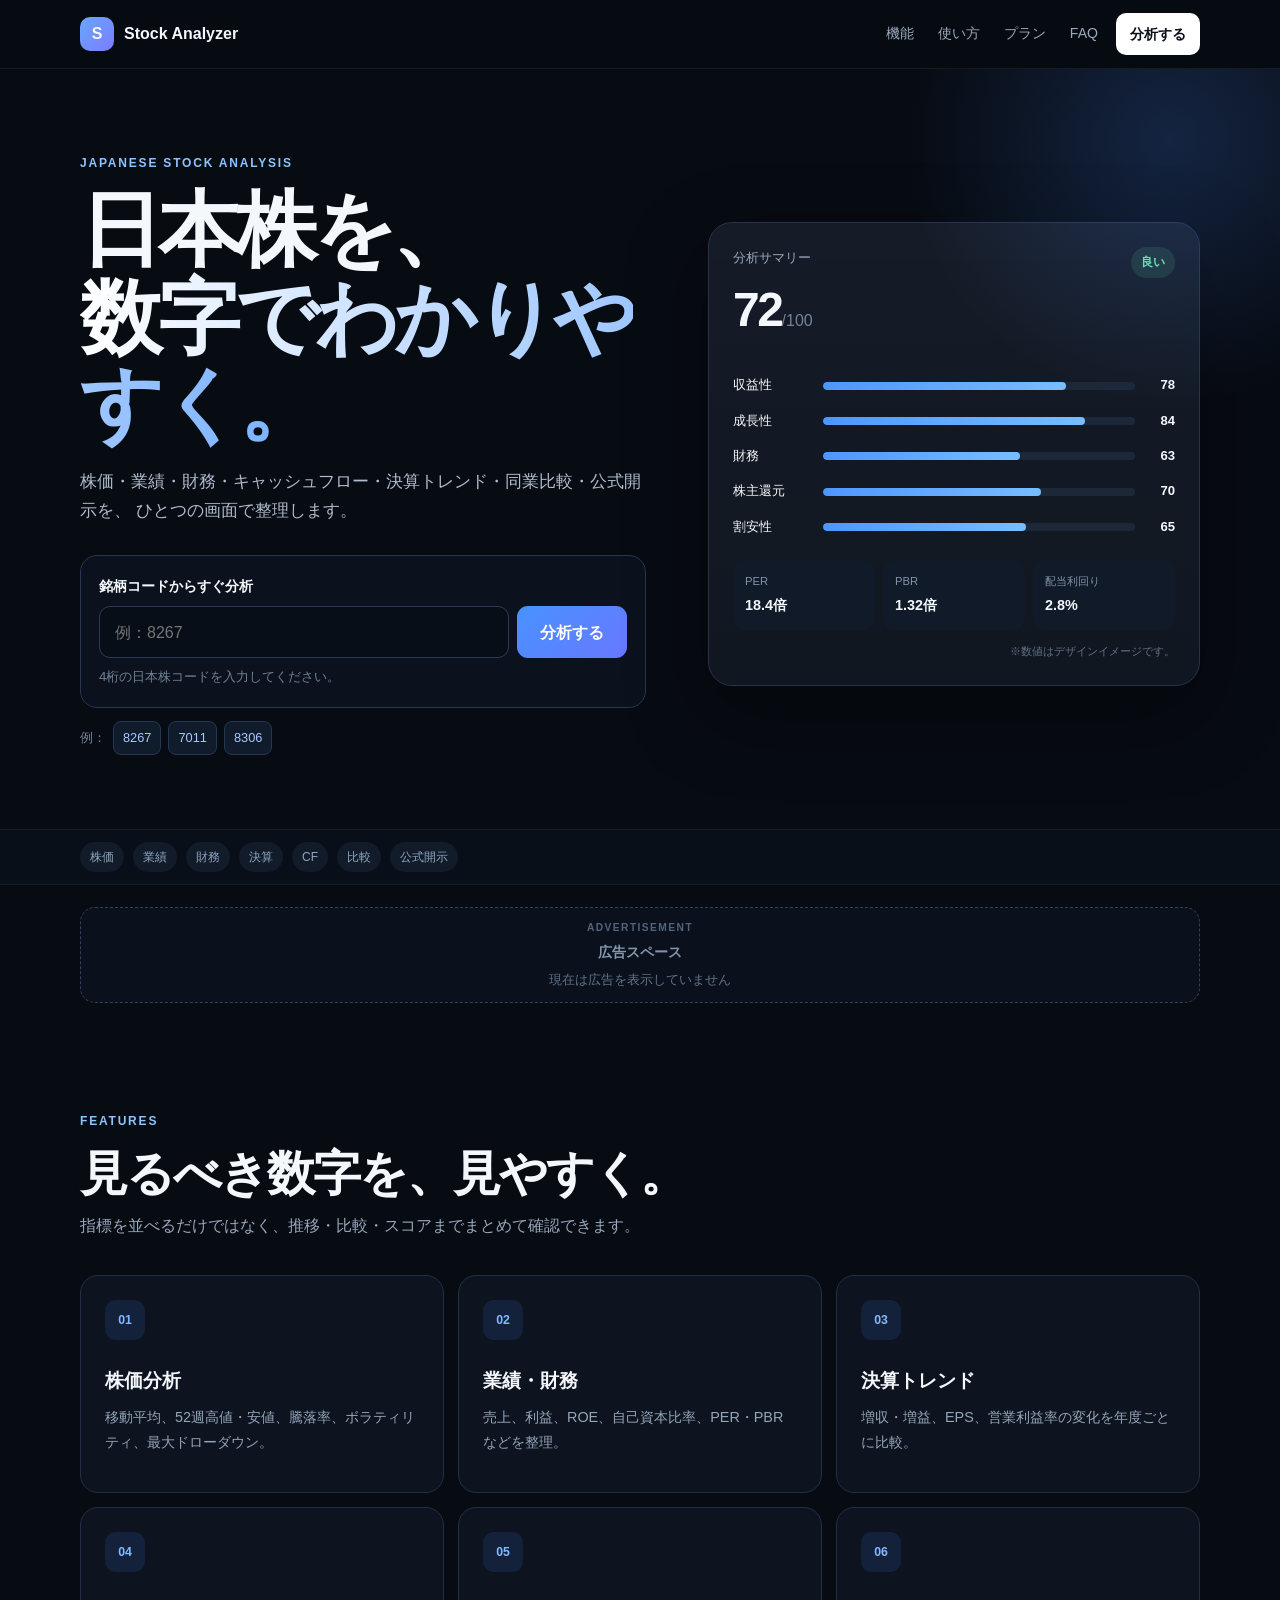
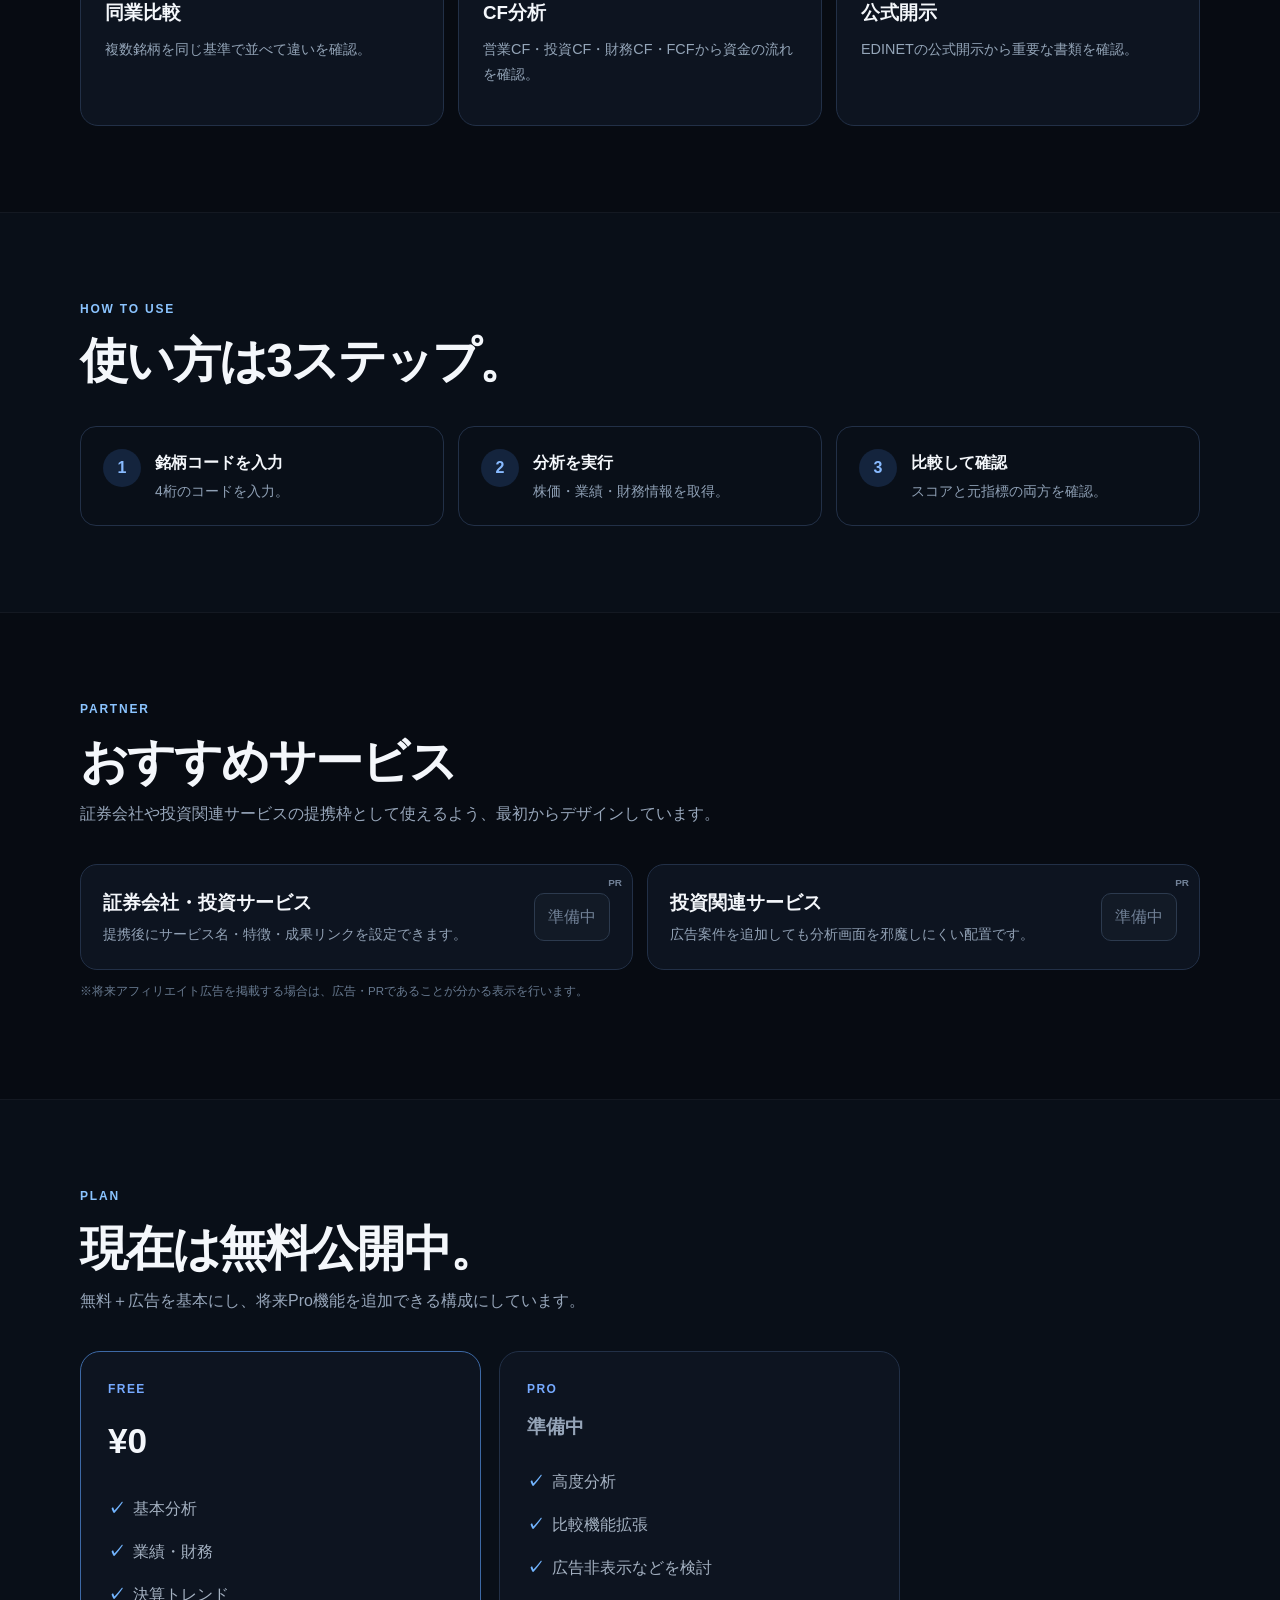
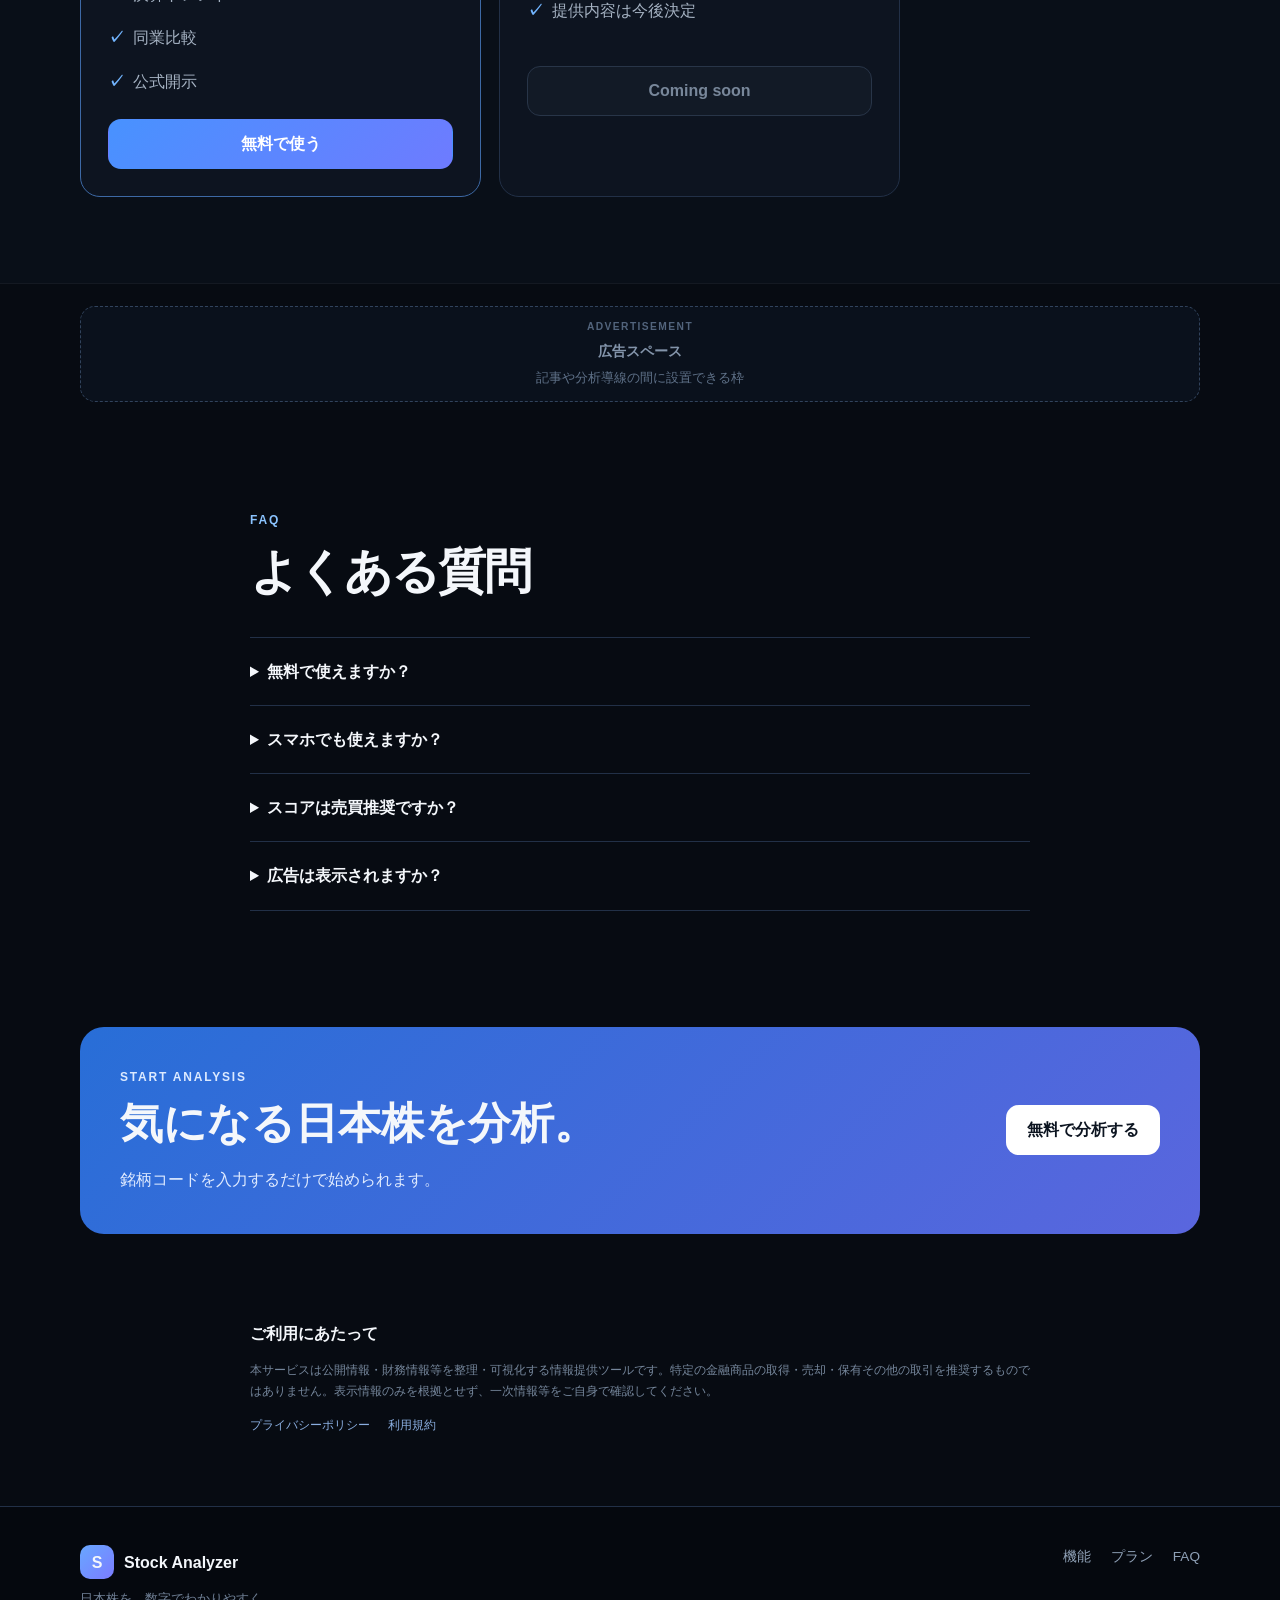
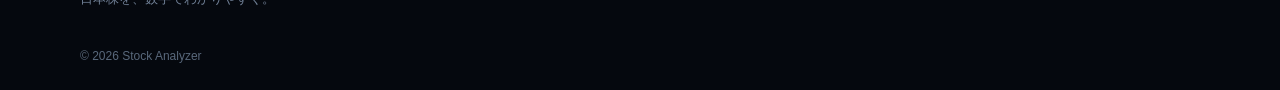
==== commit d8e3e137: "Add files via upload" ====
--- a/index.html
+++ b/index.html
@@ -5,17 +5,30 @@
   <meta name="viewport" content="width=device-width, initial-scale=1, viewport-fit=cover">
   <meta name="description" content="日本株の株価・業績・財務・決算・同業比較・公式開示をスマホで見やすく整理する株式分析ツール。">
   <meta name="theme-color" content="#070b12">
+  <meta property="og:title" content="Stock Analyzer｜日本株を数字でわかりやすく">
+  <meta property="og:description" content="株価・業績・財務・決算・同業比較・公式開示をひとつに。">
+  <meta property="og:type" content="website">
+  <meta property="og:url" content="https://firemoney-bit.github.io/-stock-analyzer-site/">
+  <meta name="twitter:card" content="summary">
+  <link rel="canonical" href="https://firemoney-bit.github.io/-stock-analyzer-site/">
   <title>Stock Analyzer｜日本株を数字でわかりやすく</title>
   <link rel="stylesheet" href="style.css">
+
+  <!-- Google Analyticsを使う場合は、取得した測定IDのコードをこの位置に貼り付けます -->
 </head>
 <body>
   <header class="site-header">
     <div class="container header-inner">
-      <a class="brand" href="#top"><span class="brand-mark">S</span><span>Stock Analyzer</span></a>
+      <a class="brand track-link" data-event="brand_click" href="#top">
+        <span class="brand-mark">S</span><span>Stock Analyzer</span>
+      </a>
       <nav class="desktop-nav">
-        <a href="#features">機能</a><a href="#how">使い方</a><a href="#plans">プラン</a><a href="#faq">FAQ</a>
+        <a href="#features">機能</a>
+        <a href="#how">使い方</a>
+        <a href="#plans">プラン</a>
+        <a href="#faq">FAQ</a>
       </nav>
-      <a class="header-cta" href="https://firemoney-bit-stock-analyzer-app-8zaeie.streamlit.app/" target="_blank" rel="noopener">分析する</a>
+      <a class="header-cta track-link" data-event="header_analyze" href="https://firemoney-bit-stock-analyzer-app-8zaeie.streamlit.app/" target="_blank" rel="noopener">分析する</a>
     </div>
   </header>
 
@@ -25,7 +38,10 @@
         <div>
           <p class="eyebrow">JAPANESE STOCK ANALYSIS</p>
           <h1>日本株を、<br><span>数字でわかりやすく。</span></h1>
-          <p class="hero-copy">株価・業績・財務・キャッシュフロー・決算トレンド・同業比較・公式開示を、ひとつの画面で整理します。</p>
+          <p class="hero-copy">
+            株価・業績・財務・キャッシュフロー・決算トレンド・同業比較・公式開示を、
+            ひとつの画面で整理します。
+          </p>
 
           <form class="stock-search" id="stockSearch">
             <label for="stockCode">銘柄コードからすぐ分析</label>
@@ -70,6 +86,17 @@
       </div>
     </section>
 
+    <!-- 広告枠1：トップ直下。AdSense等の審査通過後にコードを入れます -->
+    <section class="ad-section">
+      <div class="container">
+        <div class="ad-slot" data-ad-slot="top">
+          <span>ADVERTISEMENT</span>
+          <strong>広告スペース</strong>
+          <small>現在は広告を表示していません</small>
+        </div>
+      </div>
+    </section>
+
     <section class="section" id="features">
       <div class="container">
         <div class="section-heading">
@@ -99,19 +126,51 @@
       </div>
     </section>
 
-    <section class="section" id="plans">
-      <div class="container">
-        <div class="section-heading"><p class="eyebrow">PLAN</p><h2>現在は無料公開中。</h2><p>まず使ってもらい、将来Pro機能を追加できる構成にしています。</p></div>
+    <!-- アフィリエイト枠：案件が決まったら href を置き換える -->
+    <section class="section" id="partners">
+      <div class="container">
+        <div class="section-heading">
+          <p class="eyebrow">PARTNER</p>
+          <h2>おすすめサービス</h2>
+          <p>証券会社や投資関連サービスの提携枠として使えるよう、最初からデザインしています。</p>
+        </div>
+        <div class="affiliate-grid">
+          <article class="affiliate-card">
+            <span class="sponsored">PR</span>
+            <div>
+              <h3>証券会社・投資サービス</h3>
+              <p>提携後にサービス名・特徴・成果リンクを設定できます。</p>
+            </div>
+            <button disabled>準備中</button>
+          </article>
+          <article class="affiliate-card">
+            <span class="sponsored">PR</span>
+            <div>
+              <h3>投資関連サービス</h3>
+              <p>広告案件を追加しても分析画面を邪魔しにくい配置です。</p>
+            </div>
+            <button disabled>準備中</button>
+          </article>
+        </div>
+        <p class="affiliate-disclosure">※将来アフィリエイト広告を掲載する場合は、広告・PRであることが分かる表示を行います。</p>
+      </div>
+    </section>
+
+    <section class="section soft" id="plans">
+      <div class="container">
+        <div class="section-heading">
+          <p class="eyebrow">PLAN</p>
+          <h2>現在は無料公開中。</h2>
+          <p>無料＋広告を基本にし、将来Pro機能を追加できる構成にしています。</p>
+        </div>
         <div class="plan-grid">
           <article class="plan-card featured">
-            <p class="plan-kicker">FREE</p>
-            <div class="price">¥0</div>
+            <p class="plan-kicker">FREE</p><div class="price">¥0</div>
             <ul><li>基本分析</li><li>業績・財務</li><li>決算トレンド</li><li>同業比較</li><li>公式開示</li></ul>
-            <a class="button primary full" href="https://firemoney-bit-stock-analyzer-app-8zaeie.streamlit.app/" target="_blank" rel="noopener">無料で使う</a>
+            <a class="button primary full track-link" data-event="free_plan_click" href="https://firemoney-bit-stock-analyzer-app-8zaeie.streamlit.app/" target="_blank" rel="noopener">無料で使う</a>
           </article>
           <article class="plan-card">
-            <p class="plan-kicker">PRO</p>
-            <div class="price muted-price">準備中</div>
+            <p class="plan-kicker">PRO</p><div class="price muted-price">準備中</div>
             <ul><li>高度分析</li><li>比較機能拡張</li><li>広告非表示などを検討</li><li>提供内容は今後決定</li></ul>
             <button class="button disabled full" disabled>Coming soon</button>
           </article>
@@ -119,10 +178,11 @@
       </div>
     </section>
 
-    <section class="section soft">
-      <div class="container">
-        <div class="section-heading"><p class="eyebrow">PARTNER</p><h2>おすすめサービス</h2><p>将来、証券会社などの広告・アフィリエイトを掲載するスペースです。</p></div>
-        <div class="ad-placeholder"><span>ADVERTISEMENT / AFFILIATE</span><strong>広告掲載予定</strong><p>提携後にバナーや紹介リンクを設置できます。</p></div>
+    <section class="ad-section">
+      <div class="container">
+        <div class="ad-slot" data-ad-slot="middle">
+          <span>ADVERTISEMENT</span><strong>広告スペース</strong><small>記事や分析導線の間に設置できる枠</small>
+        </div>
       </div>
     </section>
 
@@ -132,14 +192,14 @@
         <details><summary>無料で使えますか？</summary><p>現在公開中の分析ツールは無料で利用できます。</p></details>
         <details><summary>スマホでも使えますか？</summary><p>はい。スマートフォンでの利用を前提に調整しています。</p></details>
         <details><summary>スコアは売買推奨ですか？</summary><p>いいえ。公開情報を一定ルールで整理した参考値であり、個別銘柄の売買を推奨するものではありません。</p></details>
-        <details><summary>Pro版はありますか？</summary><p>現在は準備中です。利用状況を見ながら内容を検討します。</p></details>
+        <details><summary>広告は表示されますか？</summary><p>現在は広告枠のみ用意しています。実際の広告掲載時には、分析体験を妨げない範囲で配置します。</p></details>
       </div>
     </section>
 
     <section class="cta-section">
       <div class="container cta-box">
         <div><p class="eyebrow">START ANALYSIS</p><h2>気になる日本株を分析。</h2><p>銘柄コードを入力するだけで始められます。</p></div>
-        <a class="button light" href="https://firemoney-bit-stock-analyzer-app-8zaeie.streamlit.app/" target="_blank" rel="noopener">無料で分析する</a>
+        <a class="button light track-link" data-event="bottom_analyze" href="https://firemoney-bit-stock-analyzer-app-8zaeie.streamlit.app/" target="_blank" rel="noopener">無料で分析する</a>
       </div>
     </section>
 
@@ -147,6 +207,10 @@
       <div class="container narrow">
         <h2>ご利用にあたって</h2>
         <p>本サービスは公開情報・財務情報等を整理・可視化する情報提供ツールです。特定の金融商品の取得・売却・保有その他の取引を推奨するものではありません。表示情報のみを根拠とせず、一次情報等をご自身で確認してください。</p>
+        <div class="legal-links">
+          <a href="privacy.html">プライバシーポリシー</a>
+          <a href="terms.html">利用規約</a>
+        </div>
       </div>
     </section>
   </main>
@@ -158,6 +222,7 @@
     </div>
     <div class="container copyright">© 2026 Stock Analyzer</div>
   </footer>
+
   <script src="script.js"></script>
 </body>
 </html>
--- a/style.css
+++ b/style.css
@@ -1,19 +1,21 @@
 *{box-sizing:border-box}
 :root{--bg:#070b12;--surface:#0d1420;--surface2:#101a28;--line:#223047;--text:#f4f7fb;--muted:#98a7bb;--accent:#68a7ff;--accent2:#8bc4ff;--green:#6ee7a8;--max:1120px}
 html{scroll-behavior:smooth}body{margin:0;font-family:-apple-system,BlinkMacSystemFont,"Segoe UI","Hiragino Sans","Noto Sans JP","Yu Gothic",sans-serif;background:var(--bg);color:var(--text);line-height:1.7;-webkit-font-smoothing:antialiased}a{color:inherit;text-decoration:none}button,input{font:inherit}.container{width:min(calc(100% - 36px),var(--max));margin-inline:auto}.narrow{max-width:780px}
-.site-header{position:sticky;top:0;z-index:50;backdrop-filter:blur(18px);background:rgba(7,11,18,.8);border-bottom:1px solid rgba(255,255,255,.07)}.header-inner{min-height:68px;display:flex;align-items:center;justify-content:space-between;gap:18px}.brand{display:flex;align-items:center;gap:10px;font-weight:800}.brand-mark{display:grid;place-items:center;width:34px;height:34px;border-radius:10px;background:linear-gradient(135deg,var(--accent),#7b7cff);font-weight:900}.desktop-nav{display:flex;gap:24px;color:#9aa9bb;font-size:.88rem;margin-left:auto}.header-cta{padding:9px 14px;border-radius:10px;background:white;color:#0a0f18;font-weight:800;font-size:.9rem}
+.site-header{position:sticky;top:0;z-index:50;backdrop-filter:blur(18px);background:rgba(7,11,18,.82);border-bottom:1px solid rgba(255,255,255,.07)}.header-inner{min-height:68px;display:flex;align-items:center;justify-content:space-between;gap:18px}.brand{display:flex;align-items:center;gap:10px;font-weight:800}.brand-mark{display:grid;place-items:center;width:34px;height:34px;border-radius:10px;background:linear-gradient(135deg,var(--accent),#7b7cff);font-weight:900}.desktop-nav{display:flex;gap:24px;color:#9aa9bb;font-size:.88rem;margin-left:auto}.header-cta{padding:9px 14px;border-radius:10px;background:white;color:#0a0f18;font-weight:800;font-size:.9rem}
 .hero{position:relative;overflow:hidden;padding:84px 0 74px}.hero:before{content:"";position:absolute;width:560px;height:560px;border-radius:50%;background:radial-gradient(circle,rgba(72,137,255,.2),transparent 67%);right:-170px;top:-210px}.hero-grid{display:grid;grid-template-columns:1.07fr .93fr;gap:62px;align-items:center}.eyebrow{margin:0 0 13px;color:var(--accent2);font-size:.75rem;font-weight:900;letter-spacing:.15em}h1,h2,h3,p{margin-top:0}h1{margin-bottom:20px;font-size:clamp(2.8rem,7vw,5.1rem);line-height:1.07;letter-spacing:-.055em}h1 span{background:linear-gradient(90deg,#fff,#76afff);-webkit-background-clip:text;background-clip:text;color:transparent}.hero-copy{max-width:620px;color:#afbccd;font-size:1.04rem}
 .stock-search{margin-top:30px;padding:18px;border:1px solid #283750;border-radius:17px;background:rgba(13,20,32,.8)}.stock-search label{display:block;margin-bottom:8px;font-weight:800;font-size:.9rem}.search-row{display:grid;grid-template-columns:1fr auto;gap:8px}.search-row input{width:100%;min-height:52px;padding:0 15px;color:white;background:#080e17;border:1px solid #2b3b55;border-radius:11px;outline:none;font-size:1rem}.search-row input:focus{border-color:#619fff;box-shadow:0 0 0 3px rgba(97,159,255,.1)}.search-row button{min-width:110px;border:0;border-radius:11px;color:white;background:linear-gradient(135deg,#4892ff,#6878ff);font-weight:800}.stock-search small{display:block;margin-top:8px;color:#6f8095}.popular{display:flex;align-items:center;gap:7px;margin-top:13px;color:#74859a;font-size:.8rem}.popular button{padding:5px 9px;color:#a9c9ff;background:#101b2b;border:1px solid #243854;border-radius:8px}
 .mock-card{padding:24px;border:1px solid #25334b;border-radius:24px;background:linear-gradient(180deg,rgba(255,255,255,.045),rgba(255,255,255,.018)),#0b121d;box-shadow:0 28px 80px rgba(0,0,0,.35)}.mock-top{display:flex;justify-content:space-between;margin-bottom:24px}.mock-label{display:block;color:var(--muted);font-size:.82rem}.mock-top strong{font-size:3rem;letter-spacing:-.05em}.mock-top div>span:last-child{color:#748399}.mock-badge{height:max-content;padding:5px 10px;border-radius:999px;background:rgba(110,231,168,.12);color:var(--green);font-size:.78rem;font-weight:800}.score-row{display:grid;grid-template-columns:80px 1fr 30px;gap:10px;align-items:center;margin:13px 0;font-size:.82rem}.score-row div{height:8px;border-radius:999px;background:#1c2838;overflow:hidden}.score-row i{display:block;height:100%;border-radius:inherit;background:linear-gradient(90deg,#4e96ff,#77bdff)}.score-row b{text-align:right}.mini-stats{display:grid;grid-template-columns:repeat(3,1fr);gap:8px;margin-top:22px}.mini-stats div{padding:12px;border-radius:12px;background:#101a28}.mini-stats small{display:block;color:#8293a8;font-size:.7rem}.mini-stats strong{font-size:.9rem}.mock-note{margin:12px 0 0;color:#637288;font-size:.7rem;text-align:right}
 .ticker-strip{border-block:1px solid rgba(255,255,255,.06);background:#090f18}.ticker-strip .container{display:flex;gap:9px;overflow:auto;padding-block:12px}.ticker-strip span{white-space:nowrap;padding:5px 10px;border-radius:999px;background:#111b29;color:#8fa5bf;font-size:.75rem}
+.ad-section{padding:22px 0}.ad-slot{min-height:96px;display:flex;flex-direction:column;align-items:center;justify-content:center;border:1px dashed #31435c;border-radius:15px;background:#0a111c;text-align:center}.ad-slot span{color:#52647c;font-size:.64rem;font-weight:900;letter-spacing:.14em}.ad-slot strong{margin:4px 0;color:#8394aa;font-size:.9rem}.ad-slot small{color:#5f7188}
 .section{padding:86px 0}.soft{background:#090f18;border-block:1px solid rgba(255,255,255,.045)}.section-heading{max-width:720px;margin-bottom:36px}.section-heading h2{margin-bottom:10px;font-size:clamp(1.9rem,5vw,3rem);line-height:1.2;letter-spacing:-.04em}.section-heading>p:last-child{color:var(--muted)}
 .feature-grid{display:grid;grid-template-columns:repeat(3,1fr);gap:14px}.feature-card{padding:24px;border:1px solid var(--line);border-radius:18px;background:var(--surface);min-height:210px}.feature-card>span{display:inline-grid;place-items:center;width:40px;height:40px;margin-bottom:25px;border-radius:11px;background:#13223a;color:#82b8ff;font-size:.77rem;font-weight:900}.feature-card h3{margin-bottom:8px}.feature-card p{color:#94a5b8;font-size:.9rem}
 .steps{display:grid;grid-template-columns:repeat(3,1fr);gap:14px}.step{display:flex;gap:14px;padding:22px;border:1px solid var(--line);border-radius:16px}.step>b{flex:0 0 38px;height:38px;display:grid;place-items:center;border-radius:50%;background:#14243d;color:#88baff}.step h3{font-size:1rem;margin-bottom:4px}.step p{margin:0;color:#8fa0b5;font-size:.87rem}
+.affiliate-grid{display:grid;grid-template-columns:repeat(2,1fr);gap:14px}.affiliate-card{position:relative;display:grid;grid-template-columns:1fr auto;gap:18px;align-items:center;padding:22px;border:1px solid var(--line);border-radius:17px;background:var(--surface)}.affiliate-card h3{margin:0 0 5px}.affiliate-card p{margin:0;color:#91a1b5;font-size:.88rem}.affiliate-card button{padding:9px 13px;border:1px solid #2c3a4e;border-radius:10px;background:#121a26;color:#718197}.sponsored{position:absolute;top:10px;right:10px;color:#718197;font-size:.62rem;font-weight:900}.affiliate-disclosure{margin-top:12px;color:#687a90;font-size:.72rem}
 .plan-grid{display:grid;grid-template-columns:repeat(2,1fr);gap:18px;max-width:820px}.plan-card{padding:27px;border:1px solid var(--line);border-radius:20px;background:var(--surface)}.plan-card.featured{border-color:#3d69a5}.plan-kicker{color:#76aaff;font-size:.75rem;font-weight:900;letter-spacing:.12em}.price{font-size:2.2rem;font-weight:900}.muted-price{font-size:1.2rem;color:#95a4b7}.plan-card ul{min-height:190px;padding:0;list-style:none}.plan-card li{position:relative;padding:8px 0 8px 25px;color:#a5b2c2}.plan-card li:before{content:"✓";position:absolute;left:0;color:#72b5ff;font-weight:900}
 .button{min-height:50px;display:inline-flex;align-items:center;justify-content:center;padding:0 20px;border:1px solid transparent;border-radius:13px;font-weight:800}.primary{color:#fff;background:linear-gradient(135deg,#4892ff,#6e7bff)}.light{background:white;color:#0c1420}.full{width:100%}.disabled{color:#78879a;border-color:#283548;background:#121a26}
-.ad-placeholder{display:grid;place-items:center;min-height:210px;padding:28px;border:1px dashed #35465e;border-radius:20px;text-align:center;background:#0c131f}.ad-placeholder span{color:#60738c;font-size:.7rem;font-weight:900;letter-spacing:.13em}.ad-placeholder strong{margin:8px 0 4px;font-size:1.25rem}.ad-placeholder p{margin:0;color:#8291a4}
 details{border-top:1px solid var(--line)}details:last-child{border-bottom:1px solid var(--line)}summary{padding:20px 30px 20px 0;cursor:pointer;font-weight:800}details p{padding-bottom:20px;color:#95a4b7}
 .cta-section{padding:30px 0 86px}.cta-box{display:flex;align-items:center;justify-content:space-between;gap:30px;padding:40px;border-radius:24px;background:linear-gradient(135deg,#286ed7,#5a66de)}.cta-box h2{margin-bottom:6px;font-size:clamp(1.8rem,4vw,2.7rem)}.cta-box p{margin-bottom:0;color:#e0ebff}.cta-box .eyebrow{color:#dceaff}
-.legal-note{padding:0 0 70px}.legal-note h2{font-size:1rem}.legal-note p{color:#75869b;font-size:.78rem}footer{padding:38px 0 24px;border-top:1px solid var(--line);background:#05080e}.footer-inner{display:flex;justify-content:space-between;gap:28px}.footer-inner p{color:#718197;font-size:.82rem;margin-top:9px}footer nav{display:flex;gap:20px;color:#8fa0b6;font-size:.85rem}.copyright{padding-top:22px;color:#59687b;font-size:.75rem}
+.legal-note{padding:0 0 70px}.legal-note h2{font-size:1rem}.legal-note p{color:#75869b;font-size:.78rem}.legal-links{display:flex;gap:18px;flex-wrap:wrap;font-size:.78rem;color:#8aaee0}footer{padding:38px 0 24px;border-top:1px solid var(--line);background:#05080e}.footer-inner{display:flex;justify-content:space-between;gap:28px}.footer-inner p{color:#718197;font-size:.82rem;margin-top:9px}footer nav{display:flex;gap:20px;color:#8fa0b6;font-size:.85rem}.copyright{padding-top:22px;color:#59687b;font-size:.75rem}
+.legal-page{padding:70px 0}.legal-page h1{font-size:2.2rem}.legal-page h2{font-size:1.15rem;margin-top:34px}.legal-page p,.legal-page li{color:#9baabd}
 @media(max-width:850px){.desktop-nav{display:none}.hero-grid{grid-template-columns:1fr;gap:40px}.feature-grid,.steps{grid-template-columns:1fr 1fr}}
-@media(max-width:620px){.container{width:min(calc(100% - 28px),var(--max))}.site-header .brand{font-size:.91rem}.brand-mark{width:31px;height:31px}.hero{padding:52px 0 58px}h1{font-size:2.63rem}.hero-copy{font-size:.97rem}.stock-search{padding:14px}.search-row{grid-template-columns:1fr}.search-row button{min-height:49px}.mock-card{padding:19px;border-radius:19px}.mock-top strong{font-size:2.7rem}.mini-stats{grid-template-columns:1fr 1fr}.section{padding:64px 0}.feature-grid,.steps,.plan-grid{grid-template-columns:1fr}.feature-card{min-height:auto}.plan-card ul{min-height:auto}.cta-box{display:block;padding:29px 22px}.cta-box .button{width:100%;margin-top:20px}.footer-inner{display:block}footer nav{margin-top:22px;flex-wrap:wrap}}
+@media(max-width:620px){.container{width:min(calc(100% - 28px),var(--max))}.site-header .brand{font-size:.91rem}.brand-mark{width:31px;height:31px}.hero{padding:52px 0 58px}h1{font-size:2.63rem}.hero-copy{font-size:.97rem}.stock-search{padding:14px}.search-row{grid-template-columns:1fr}.search-row button{min-height:49px}.mock-card{padding:19px;border-radius:19px}.mock-top strong{font-size:2.7rem}.mini-stats{grid-template-columns:1fr 1fr}.section{padding:64px 0}.feature-grid,.steps,.plan-grid,.affiliate-grid{grid-template-columns:1fr}.feature-card{min-height:auto}.plan-card ul{min-height:auto}.affiliate-card{grid-template-columns:1fr}.cta-box{display:block;padding:29px 22px}.cta-box .button{width:100%;margin-top:20px}.footer-inner{display:block}footer nav{margin-top:22px;flex-wrap:wrap}}
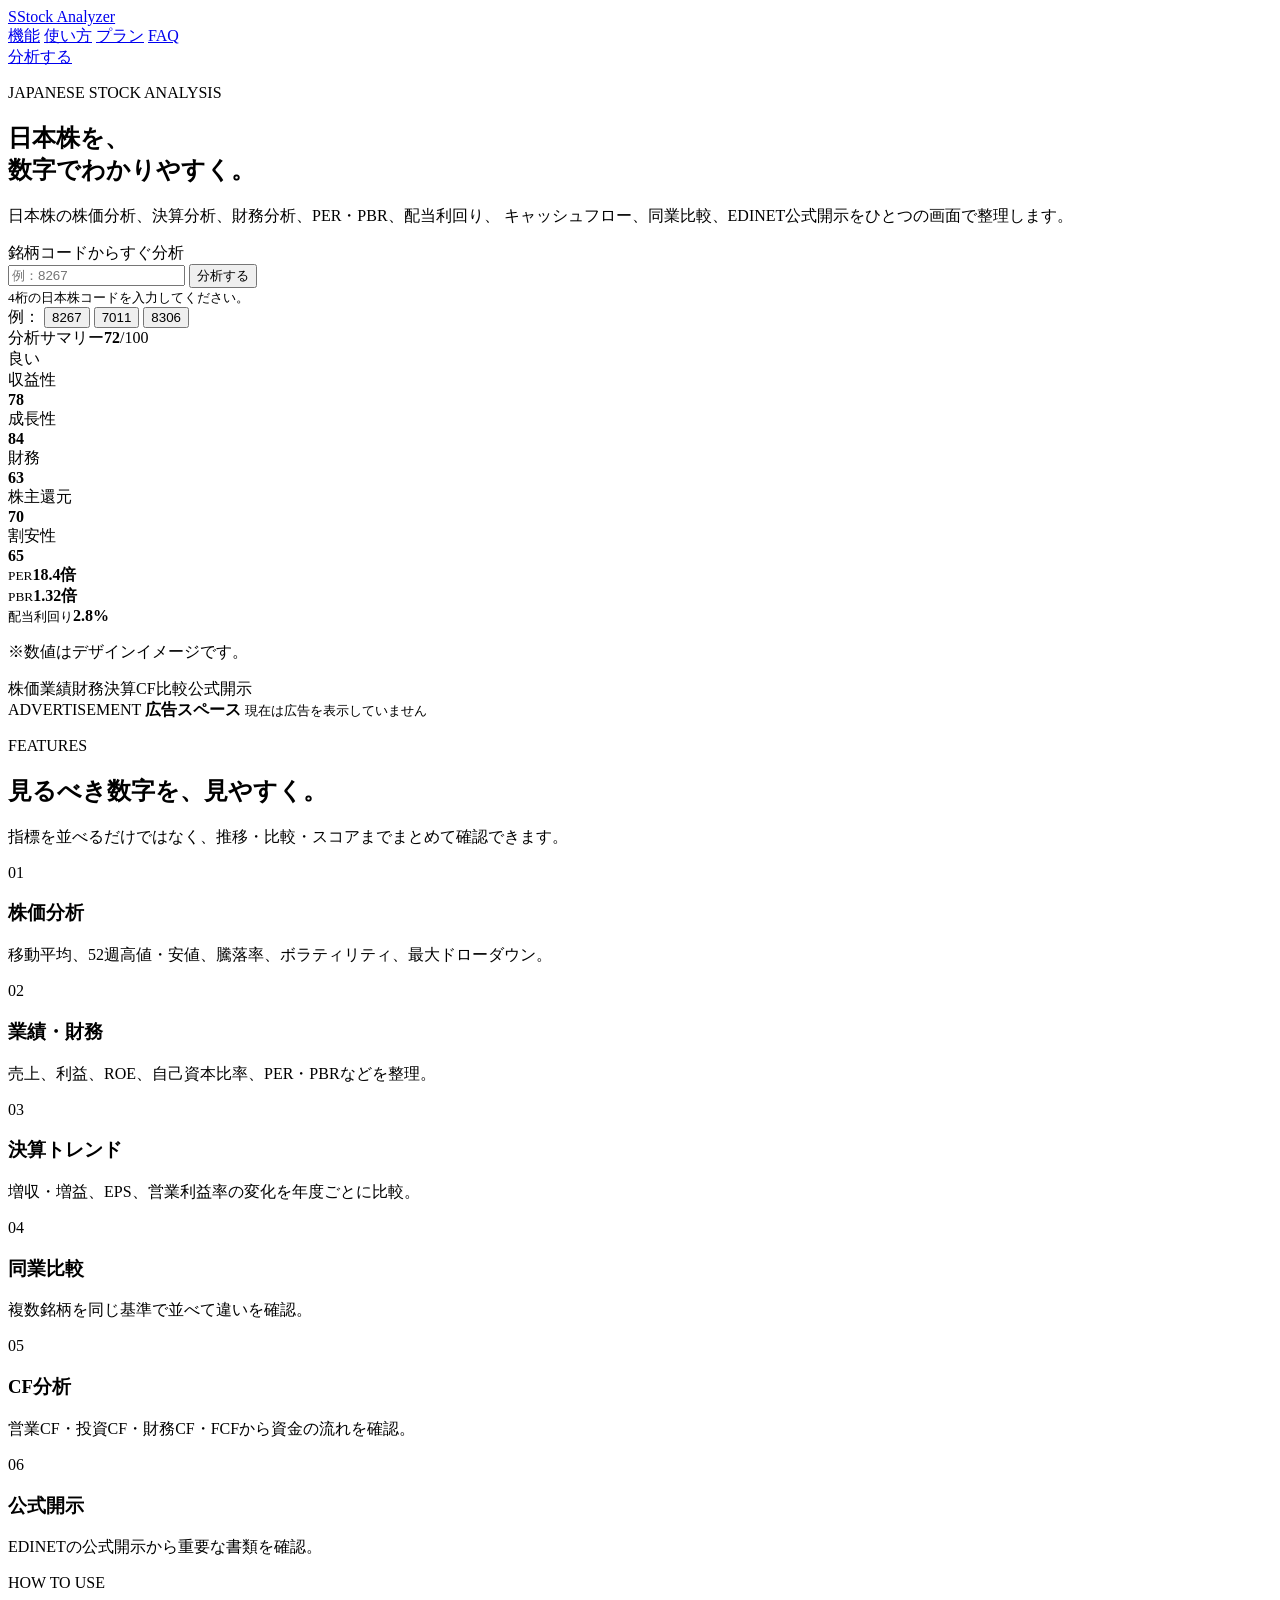
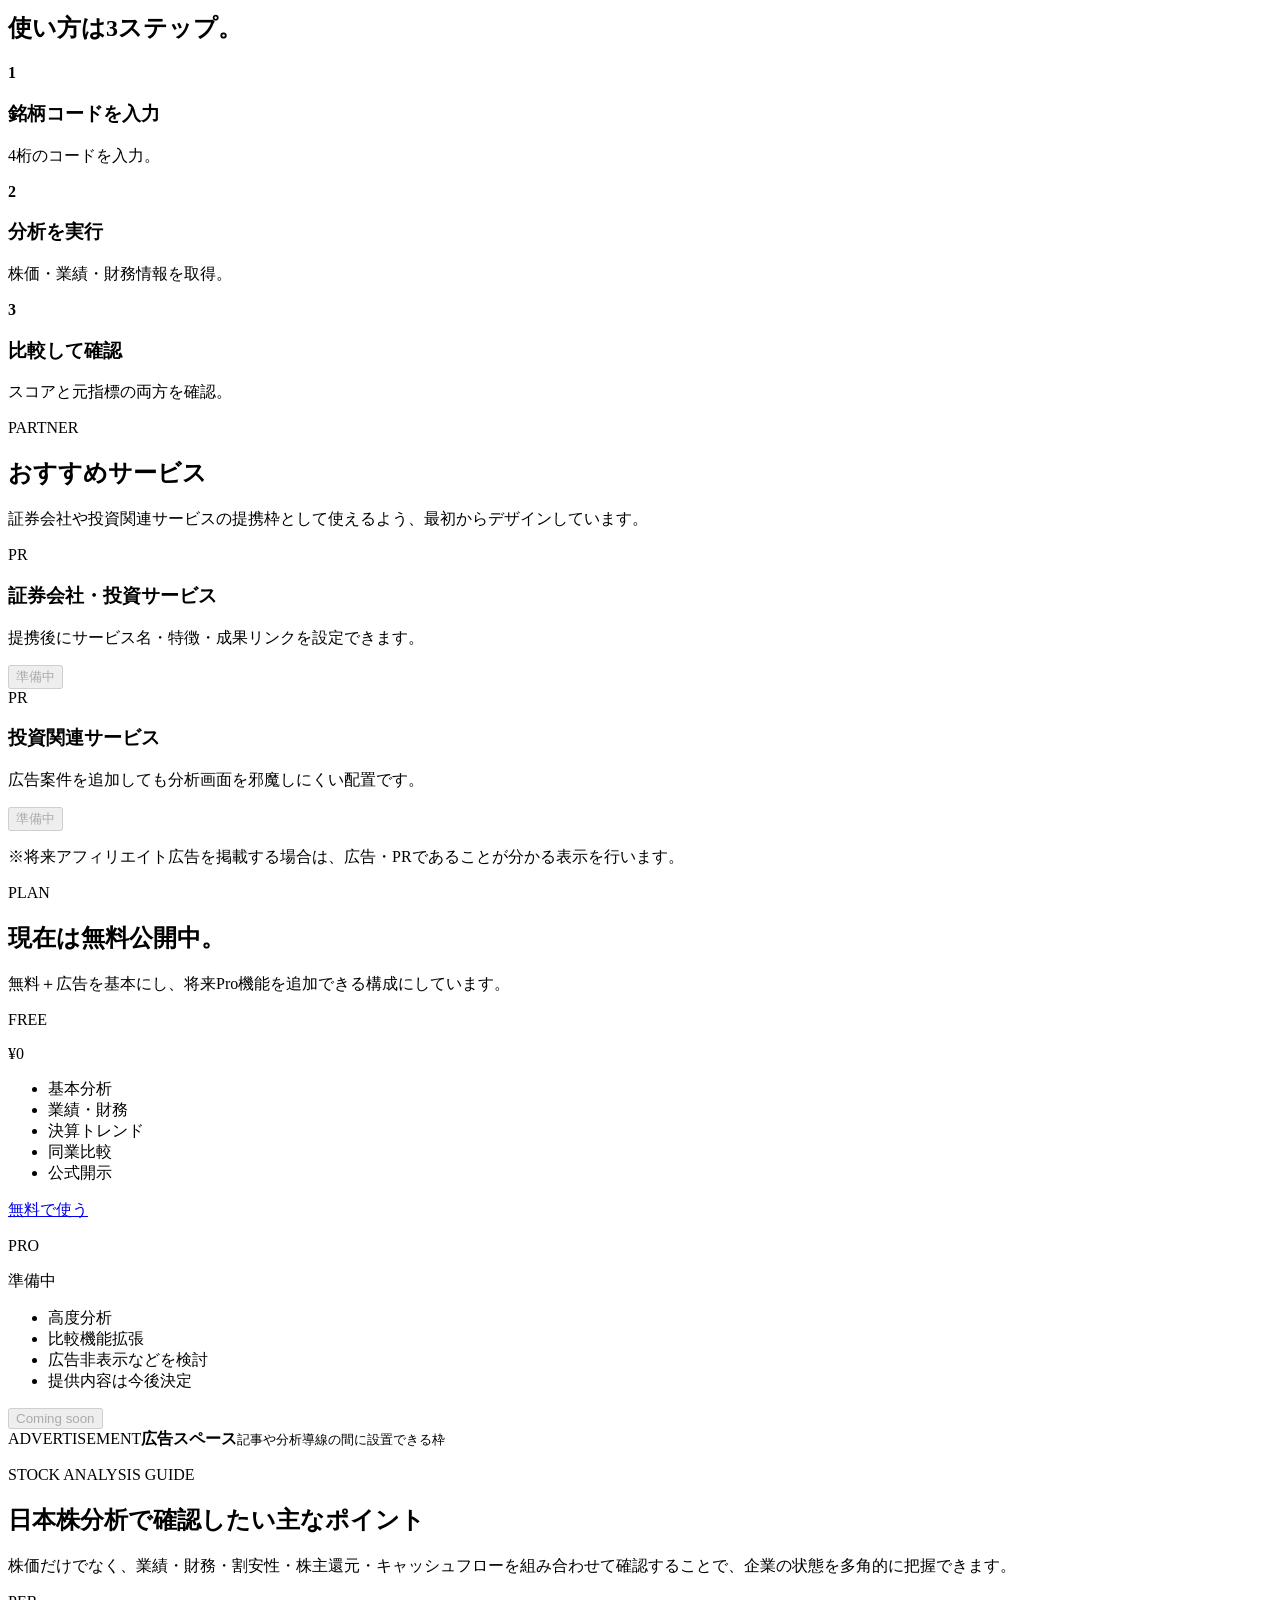
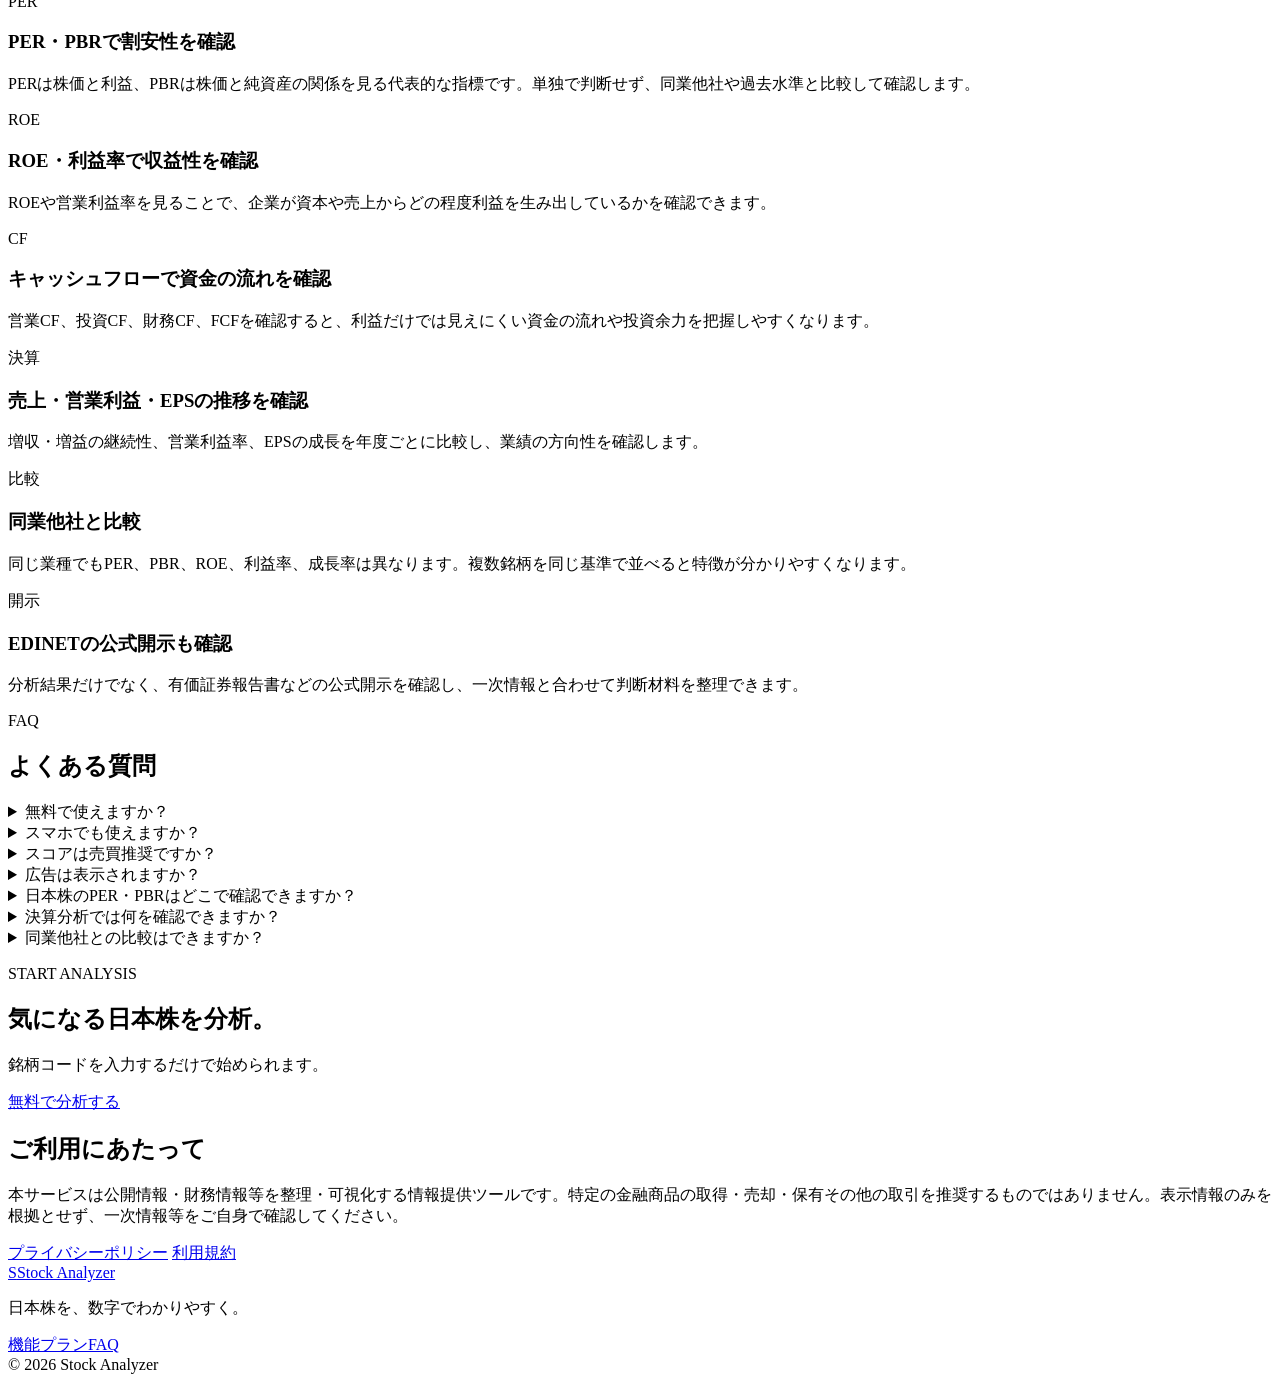
==== commit a5eaca1f: "Add files via upload" ====
--- a/index.html
+++ b/index.html
@@ -3,18 +3,44 @@
 <head>
   <meta charset="utf-8">
   <meta name="viewport" content="width=device-width, initial-scale=1, viewport-fit=cover">
-  <meta name="description" content="日本株の株価・業績・財務・決算・同業比較・公式開示をスマホで見やすく整理する株式分析ツール。">
+  <meta name="description" content="日本株の株価分析・決算分析・財務分析・PER/PBR・配当利回り・キャッシュフロー・同業比較・EDINET公式開示をスマホで見やすく確認できる無料の株式分析ツール。">
   <meta name="theme-color" content="#070b12">
-  <meta property="og:title" content="Stock Analyzer｜日本株を数字でわかりやすく">
-  <meta property="og:description" content="株価・業績・財務・決算・同業比較・公式開示をひとつに。">
+  <meta property="og:title" content="Stock Analyzer｜日本株の株価・決算・財務を無料分析">
+  <meta property="og:description" content="日本株の株価、業績、決算、財務、PER・PBR、配当利回り、キャッシュフロー、同業比較、EDINET公式開示をまとめて確認。">
   <meta property="og:type" content="website">
   <meta property="og:url" content="https://firemoney-bit.github.io/-stock-analyzer-site/">
   <meta name="twitter:card" content="summary">
   <link rel="canonical" href="https://firemoney-bit.github.io/-stock-analyzer-site/">
-  <title>Stock Analyzer｜日本株を数字でわかりやすく</title>
+  <title>日本株分析・決算分析・財務分析ツール｜Stock Analyzer</title>
   <link rel="stylesheet" href="style.css">
 
   <!-- Google Analyticsを使う場合は、取得した測定IDのコードをこの位置に貼り付けます -->
+  <!-- Google Analytics 4 -->
+  <script async src="https://www.googletagmanager.com/gtag/js?id=G-182X6PKP1R"></script>
+  <script>
+    window.dataLayer = window.dataLayer || [];
+    function gtag(){dataLayer.push(arguments);}
+    gtag('js', new Date());
+    gtag('config', 'G-182X6PKP1R');
+  </script>
+
+  <script type="application/ld+json">
+  {
+    "@context": "https://schema.org",
+    "@type": "WebApplication",
+    "name": "Stock Analyzer",
+    "url": "https://firemoney-bit.github.io/-stock-analyzer-site/",
+    "applicationCategory": "FinanceApplication",
+    "operatingSystem": "Web",
+    "description": "日本株の株価・決算・財務・PER/PBR・配当利回り・キャッシュフロー・同業比較・EDINET公式開示を確認できる株式分析ツール。",
+    "offers": {
+      "@type": "Offer",
+      "price": "0",
+      "priceCurrency": "JPY"
+    }
+  }
+  </script>
+
 </head>
 <body>
   <header class="site-header">
@@ -39,8 +65,8 @@
           <p class="eyebrow">JAPANESE STOCK ANALYSIS</p>
           <h1>日本株を、<br><span>数字でわかりやすく。</span></h1>
           <p class="hero-copy">
-            株価・業績・財務・キャッシュフロー・決算トレンド・同業比較・公式開示を、
-            ひとつの画面で整理します。
+            日本株の株価分析、決算分析、財務分析、PER・PBR、配当利回り、
+            キャッシュフロー、同業比較、EDINET公式開示をひとつの画面で整理します。
           </p>
 
           <form class="stock-search" id="stockSearch">
@@ -186,6 +212,49 @@
       </div>
     </section>
 
+
+    <section class="section" id="guide">
+      <div class="container">
+        <div class="section-heading">
+          <p class="eyebrow">STOCK ANALYSIS GUIDE</p>
+          <h2>日本株分析で確認したい主なポイント</h2>
+          <p>株価だけでなく、業績・財務・割安性・株主還元・キャッシュフローを組み合わせて確認することで、企業の状態を多角的に把握できます。</p>
+        </div>
+        <div class="feature-grid">
+          <article class="feature-card">
+            <span>PER</span>
+            <h3>PER・PBRで割安性を確認</h3>
+            <p>PERは株価と利益、PBRは株価と純資産の関係を見る代表的な指標です。単独で判断せず、同業他社や過去水準と比較して確認します。</p>
+          </article>
+          <article class="feature-card">
+            <span>ROE</span>
+            <h3>ROE・利益率で収益性を確認</h3>
+            <p>ROEや営業利益率を見ることで、企業が資本や売上からどの程度利益を生み出しているかを確認できます。</p>
+          </article>
+          <article class="feature-card">
+            <span>CF</span>
+            <h3>キャッシュフローで資金の流れを確認</h3>
+            <p>営業CF、投資CF、財務CF、FCFを確認すると、利益だけでは見えにくい資金の流れや投資余力を把握しやすくなります。</p>
+          </article>
+          <article class="feature-card">
+            <span>決算</span>
+            <h3>売上・営業利益・EPSの推移を確認</h3>
+            <p>増収・増益の継続性、営業利益率、EPSの成長を年度ごとに比較し、業績の方向性を確認します。</p>
+          </article>
+          <article class="feature-card">
+            <span>比較</span>
+            <h3>同業他社と比較</h3>
+            <p>同じ業種でもPER、PBR、ROE、利益率、成長率は異なります。複数銘柄を同じ基準で並べると特徴が分かりやすくなります。</p>
+          </article>
+          <article class="feature-card">
+            <span>開示</span>
+            <h3>EDINETの公式開示も確認</h3>
+            <p>分析結果だけでなく、有価証券報告書などの公式開示を確認し、一次情報と合わせて判断材料を整理できます。</p>
+          </article>
+        </div>
+      </div>
+    </section>
+
     <section class="section" id="faq">
       <div class="container narrow">
         <div class="section-heading"><p class="eyebrow">FAQ</p><h2>よくある質問</h2></div>
@@ -193,6 +262,10 @@
         <details><summary>スマホでも使えますか？</summary><p>はい。スマートフォンでの利用を前提に調整しています。</p></details>
         <details><summary>スコアは売買推奨ですか？</summary><p>いいえ。公開情報を一定ルールで整理した参考値であり、個別銘柄の売買を推奨するものではありません。</p></details>
         <details><summary>広告は表示されますか？</summary><p>現在は広告枠のみ用意しています。実際の広告掲載時には、分析体験を妨げない範囲で配置します。</p></details>
+
+        <details><summary>日本株のPER・PBRはどこで確認できますか？</summary><p>銘柄コードを入力すると、取得できる範囲でPER・PBR・配当利回りなどの主要指標をまとめて確認できます。</p></details>
+        <details><summary>決算分析では何を確認できますか？</summary><p>売上高、営業利益、純利益、EPS、営業利益率などの推移から、増収・増益や収益性の変化を確認できます。</p></details>
+        <details><summary>同業他社との比較はできますか？</summary><p>はい。複数の日本株を同じ指標・スコア基準で並べて比較できます。</p></details>
       </div>
     </section>
 
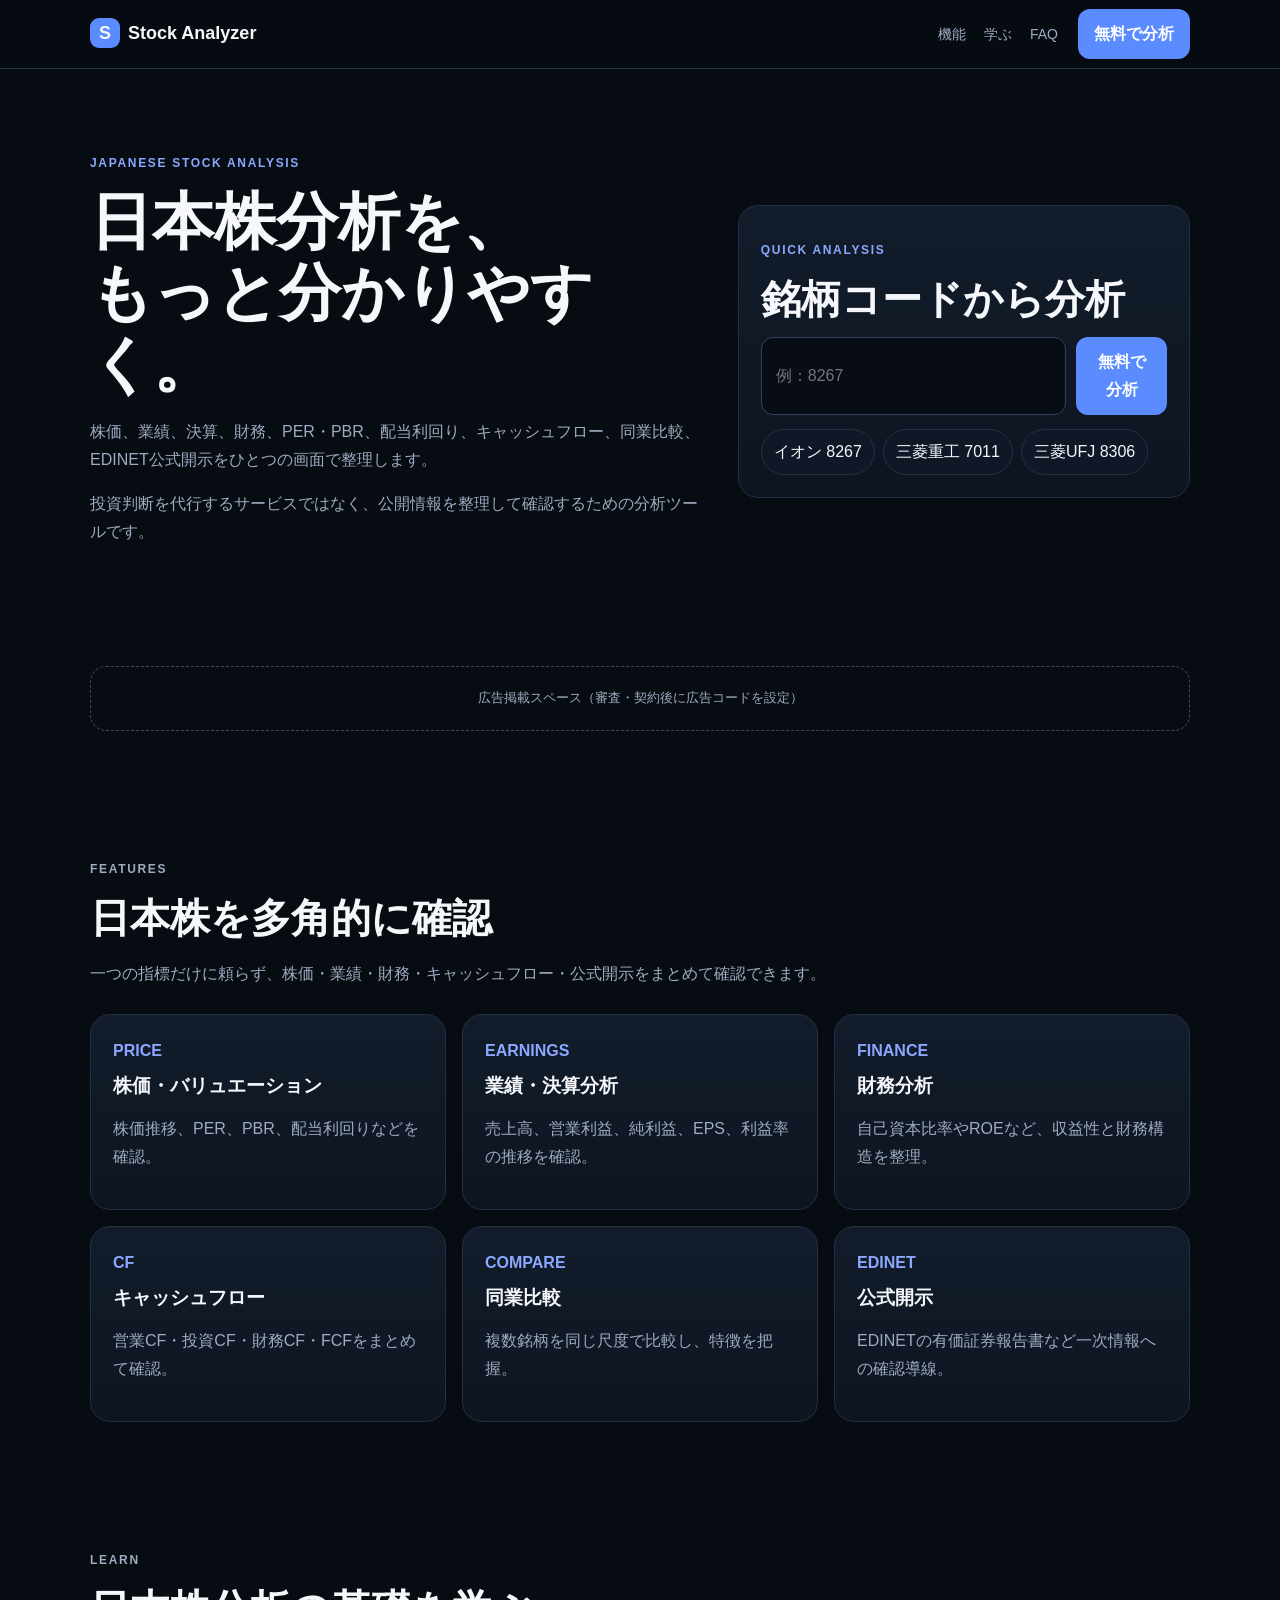
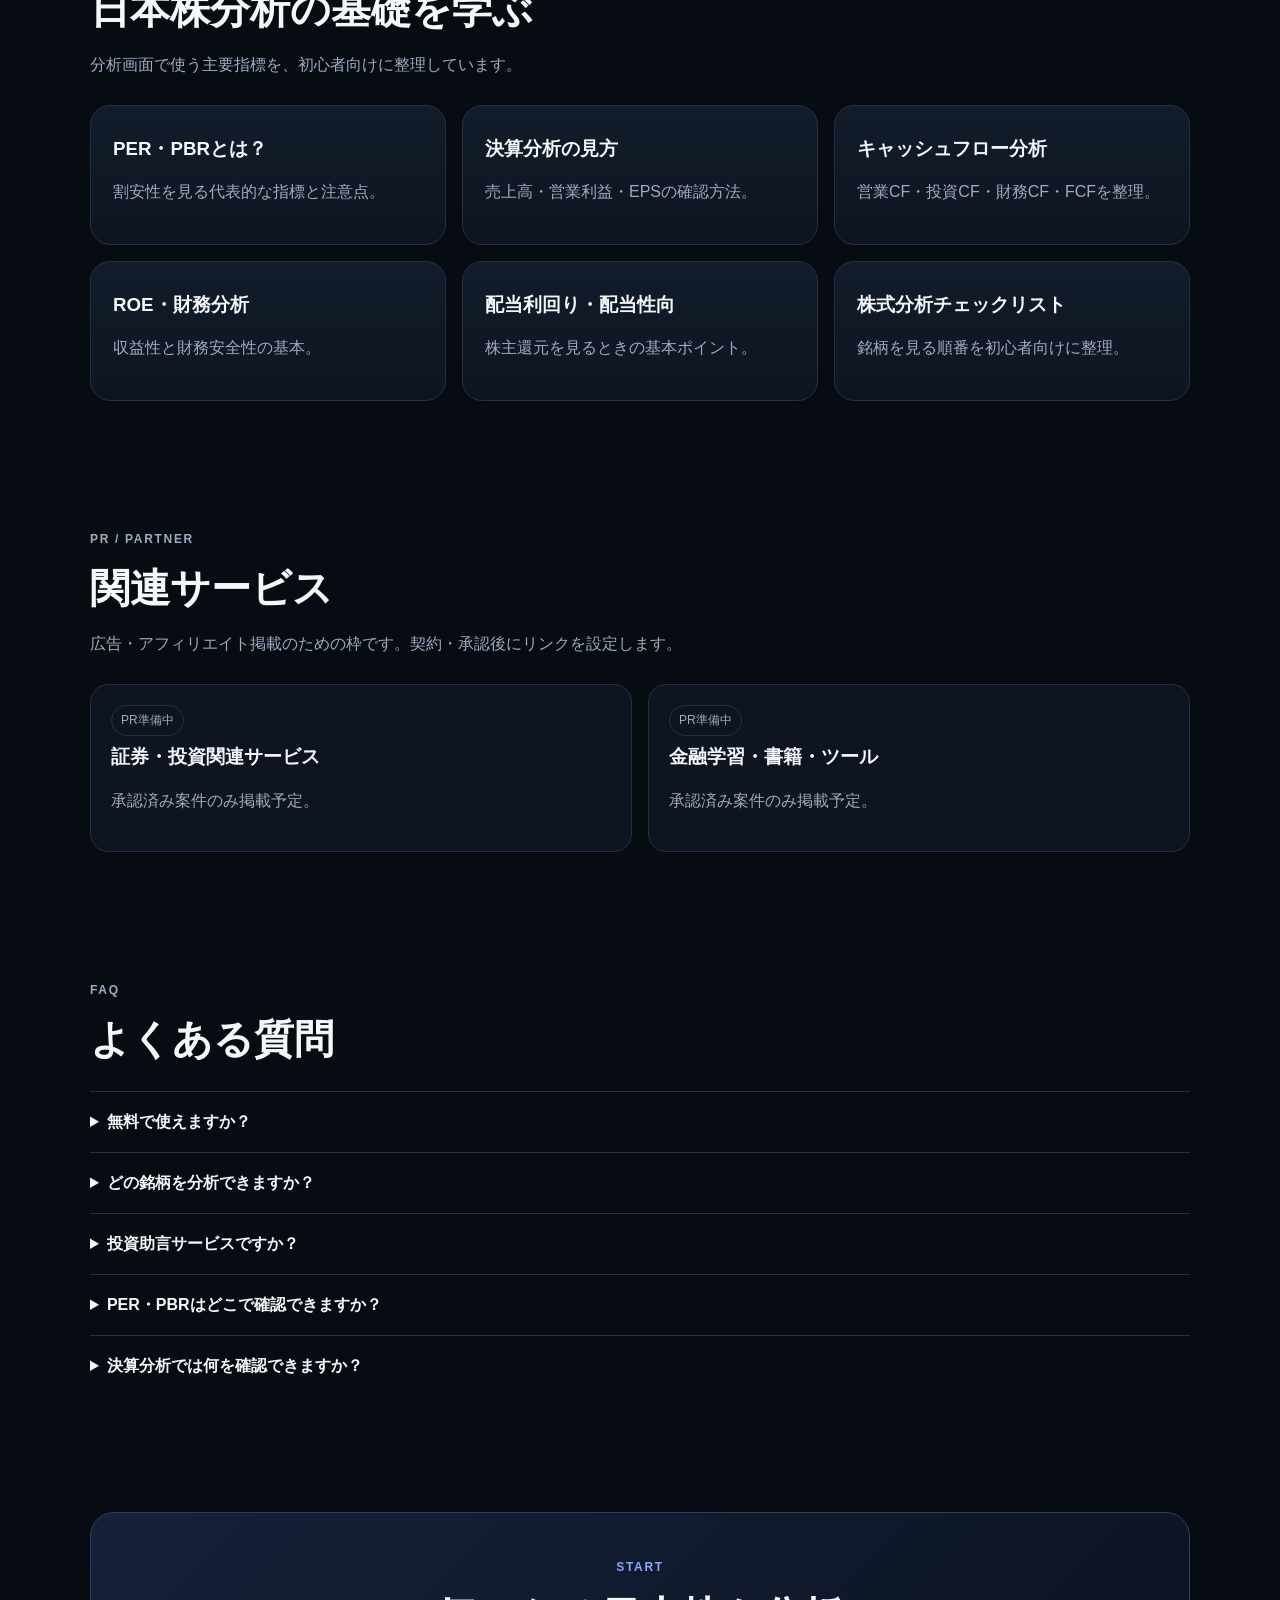
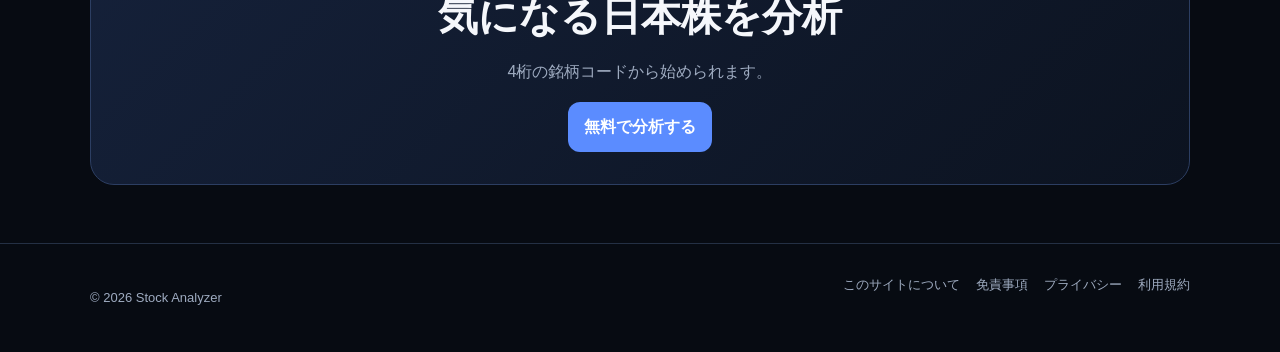
==== commit 3daa9b15: "Add files via upload" ====
--- a/index.html
+++ b/index.html
@@ -1,301 +1,132 @@
-<!doctype html>
-<html lang="ja">
-<head>
-  <meta charset="utf-8">
-  <meta name="viewport" content="width=device-width, initial-scale=1, viewport-fit=cover">
-  <meta name="description" content="日本株の株価分析・決算分析・財務分析・PER/PBR・配当利回り・キャッシュフロー・同業比較・EDINET公式開示をスマホで見やすく確認できる無料の株式分析ツール。">
-  <meta name="theme-color" content="#070b12">
-  <meta property="og:title" content="Stock Analyzer｜日本株の株価・決算・財務を無料分析">
-  <meta property="og:description" content="日本株の株価、業績、決算、財務、PER・PBR、配当利回り、キャッシュフロー、同業比較、EDINET公式開示をまとめて確認。">
-  <meta property="og:type" content="website">
-  <meta property="og:url" content="https://firemoney-bit.github.io/-stock-analyzer-site/">
-  <meta name="twitter:card" content="summary">
-  <link rel="canonical" href="https://firemoney-bit.github.io/-stock-analyzer-site/">
-  <title>日本株分析・決算分析・財務分析ツール｜Stock Analyzer</title>
-  <link rel="stylesheet" href="style.css">
+<!doctype html><html lang="ja"><head>
+<meta charset="utf-8">
+<meta name="viewport" content="width=device-width,initial-scale=1">
+<meta name="description" content="日本株の株価分析、決算分析、財務分析、PER・PBR、配当利回り、キャッシュフロー、同業比較、EDINET公式開示をスマホで見やすく確認できる無料の株式分析ツール。">
+<meta name="robots" content="index,follow">
+<link rel="canonical" href="https://firemoney-bit.github.io/-stock-analyzer-site/">
+<meta property="og:type" content="website">
+<meta property="og:title" content="日本株分析・決算分析・財務分析ツール｜Stock Analyzer">
+<meta property="og:description" content="日本株の株価分析、決算分析、財務分析、PER・PBR、配当利回り、キャッシュフロー、同業比較、EDINET公式開示をスマホで見やすく確認できる無料の株式分析ツール。">
+<meta property="og:url" content="https://firemoney-bit.github.io/-stock-analyzer-site/">
+<meta name="twitter:card" content="summary">
+<title>日本株分析・決算分析・財務分析ツール｜Stock Analyzer</title>
+<link rel="stylesheet" href="style.css">
+<link rel="manifest" href="site.webmanifest">
+<meta name="theme-color" content="#070b12">
 
-  <!-- Google Analyticsを使う場合は、取得した測定IDのコードをこの位置に貼り付けます -->
-  <!-- Google Analytics 4 -->
-  <script async src="https://www.googletagmanager.com/gtag/js?id=G-182X6PKP1R"></script>
-  <script>
-    window.dataLayer = window.dataLayer || [];
-    function gtag(){dataLayer.push(arguments);}
-    gtag('js', new Date());
-    gtag('config', 'G-182X6PKP1R');
-  </script>
+<script async src="https://www.googletagmanager.com/gtag/js?id=G-182X6PKP1R"></script>
+<script>
+window.dataLayer = window.dataLayer || [];
+function gtag(){dataLayer.push(arguments);}
+gtag('js', new Date());
+gtag('config', 'G-182X6PKP1R');
+</script>
 
-  <script type="application/ld+json">
-  {
-    "@context": "https://schema.org",
-    "@type": "WebApplication",
-    "name": "Stock Analyzer",
-    "url": "https://firemoney-bit.github.io/-stock-analyzer-site/",
-    "applicationCategory": "FinanceApplication",
-    "operatingSystem": "Web",
-    "description": "日本株の株価・決算・財務・PER/PBR・配当利回り・キャッシュフロー・同業比較・EDINET公式開示を確認できる株式分析ツール。",
-    "offers": {
-      "@type": "Offer",
-      "price": "0",
-      "priceCurrency": "JPY"
-    }
-  }
-  </script>
+<script type="application/ld+json">{"@context": "https://schema.org", "@type": "WebApplication", "name": "日本株分析・決算分析・財務分析ツール｜Stock Analyzer", "url": "https://firemoney-bit.github.io/-stock-analyzer-site/", "description": "日本株の株価分析、決算分析、財務分析、PER・PBR、配当利回り、キャッシュフロー、同業比較、EDINET公式開示をスマホで見やすく確認できる無料の株式分析ツール。", "applicationCategory": "FinanceApplication", "operatingSystem": "Web", "offers": {"@type": "Offer", "price": "0", "priceCurrency": "JPY"}}</script>
+</head><body>
 
-</head>
-<body>
-  <header class="site-header">
-    <div class="container header-inner">
-      <a class="brand track-link" data-event="brand_click" href="#top">
-        <span class="brand-mark">S</span><span>Stock Analyzer</span>
-      </a>
-      <nav class="desktop-nav">
-        <a href="#features">機能</a>
-        <a href="#how">使い方</a>
-        <a href="#plans">プラン</a>
-        <a href="#faq">FAQ</a>
-      </nav>
-      <a class="header-cta track-link" data-event="header_analyze" href="https://firemoney-bit-stock-analyzer-app-8zaeie.streamlit.app/" target="_blank" rel="noopener">分析する</a>
+<header class="site-header">
+  <div class="container header-inner">
+    <a class="brand" href="index.html"><span class="brand-mark">S</span>Stock Analyzer</a>
+    <nav class="desktop-nav">
+      <a href="index.html#features">機能</a>
+      <a href="index.html#learn">学ぶ</a>
+      <a href="index.html#faq">FAQ</a>
+    </nav>
+    <a class="header-cta track-link" data-label="header_analysis" href="https://firemoney-bit-stock-analyzer-app-8zaeie.streamlit.app/">無料で分析</a>
+  </div>
+</header>
+
+<main>
+<section class="hero">
+  <div class="container hero-grid">
+    <div>
+      <p class="eyebrow">JAPANESE STOCK ANALYSIS</p>
+      <h1>日本株分析を、<br>もっと分かりやすく。</h1>
+      <p class="hero-copy">株価、業績、決算、財務、PER・PBR、配当利回り、キャッシュフロー、同業比較、EDINET公式開示をひとつの画面で整理します。</p>
+      <p class="muted">投資判断を代行するサービスではなく、公開情報を整理して確認するための分析ツールです。</p>
     </div>
-  </header>
+    <div class="search-card">
+      <p class="eyebrow">QUICK ANALYSIS</p>
+      <h2>銘柄コードから分析</h2>
+      <form id="stock-search-form" class="stock-search">
+        <input id="stock-code" inputmode="numeric" maxlength="4" placeholder="例：8267" aria-label="4桁の銘柄コード">
+        <button class="search-button" type="submit">無料で分析</button>
+      </form>
+      <div class="quick-links">
+        <button class="quick-code" data-code="8267">イオン 8267</button>
+        <button class="quick-code" data-code="7011">三菱重工 7011</button>
+        <button class="quick-code" data-code="8306">三菱UFJ 8306</button>
+      </div>
+    </div>
+  </div>
+</section>
 
-  <main id="top">
-    <section class="hero">
-      <div class="container hero-grid">
-        <div>
-          <p class="eyebrow">JAPANESE STOCK ANALYSIS</p>
-          <h1>日本株を、<br><span>数字でわかりやすく。</span></h1>
-          <p class="hero-copy">
-            日本株の株価分析、決算分析、財務分析、PER・PBR、配当利回り、
-            キャッシュフロー、同業比較、EDINET公式開示をひとつの画面で整理します。
-          </p>
+<section class="section"><div class="container"><div class="ad-slot">広告掲載スペース（審査・契約後に広告コードを設定）</div></div></section>
 
-          <form class="stock-search" id="stockSearch">
-            <label for="stockCode">銘柄コードからすぐ分析</label>
-            <div class="search-row">
-              <input id="stockCode" inputmode="numeric" pattern="[0-9]{4}" maxlength="4" placeholder="例：8267" aria-label="4桁の銘柄コード">
-              <button type="submit">分析する</button>
-            </div>
-            <small>4桁の日本株コードを入力してください。</small>
-          </form>
+<section class="section" id="features">
+  <div class="container">
+    <div class="section-heading"><p class="eyebrow">FEATURES</p><h2>日本株を多角的に確認</h2><p>一つの指標だけに頼らず、株価・業績・財務・キャッシュフロー・公式開示をまとめて確認できます。</p></div>
+    <div class="feature-grid">
+      <article class="feature-card"><span>PRICE</span><h3>株価・バリュエーション</h3><p>株価推移、PER、PBR、配当利回りなどを確認。</p></article>
+      <article class="feature-card"><span>EARNINGS</span><h3>業績・決算分析</h3><p>売上高、営業利益、純利益、EPS、利益率の推移を確認。</p></article>
+      <article class="feature-card"><span>FINANCE</span><h3>財務分析</h3><p>自己資本比率やROEなど、収益性と財務構造を整理。</p></article>
+      <article class="feature-card"><span>CF</span><h3>キャッシュフロー</h3><p>営業CF・投資CF・財務CF・FCFをまとめて確認。</p></article>
+      <article class="feature-card"><span>COMPARE</span><h3>同業比較</h3><p>複数銘柄を同じ尺度で比較し、特徴を把握。</p></article>
+      <article class="feature-card"><span>EDINET</span><h3>公式開示</h3><p>EDINETの有価証券報告書など一次情報への確認導線。</p></article>
+    </div>
+  </div>
+</section>
 
-          <div class="popular">
-            <span>例：</span>
-            <button data-code="8267">8267</button>
-            <button data-code="7011">7011</button>
-            <button data-code="8306">8306</button>
-          </div>
-        </div>
+<section class="section" id="learn">
+  <div class="container">
+    <div class="section-heading"><p class="eyebrow">LEARN</p><h2>日本株分析の基礎を学ぶ</h2><p>分析画面で使う主要指標を、初心者向けに整理しています。</p></div>
+    <div class="article-grid">
+      <a class="article-card" href="per-pbr.html"><h3>PER・PBRとは？</h3><p>割安性を見る代表的な指標と注意点。</p></a>
+      <a class="article-card" href="earnings-analysis.html"><h3>決算分析の見方</h3><p>売上高・営業利益・EPSの確認方法。</p></a>
+      <a class="article-card" href="cash-flow.html"><h3>キャッシュフロー分析</h3><p>営業CF・投資CF・財務CF・FCFを整理。</p></a>
+      <a class="article-card" href="roe-financial-analysis.html"><h3>ROE・財務分析</h3><p>収益性と財務安全性の基本。</p></a>
+      <a class="article-card" href="dividend-analysis.html"><h3>配当利回り・配当性向</h3><p>株主還元を見るときの基本ポイント。</p></a>
+      <a class="article-card" href="stock-analysis-checklist.html"><h3>株式分析チェックリスト</h3><p>銘柄を見る順番を初心者向けに整理。</p></a>
+    </div>
+  </div>
+</section>
 
-        <div class="mock-card">
-          <div class="mock-top">
-            <div><span class="mock-label">分析サマリー</span><strong>72</strong><span>/100</span></div>
-            <span class="mock-badge">良い</span>
-          </div>
-          <div class="score-row"><span>収益性</span><div><i style="width:78%"></i></div><b>78</b></div>
-          <div class="score-row"><span>成長性</span><div><i style="width:84%"></i></div><b>84</b></div>
-          <div class="score-row"><span>財務</span><div><i style="width:63%"></i></div><b>63</b></div>
-          <div class="score-row"><span>株主還元</span><div><i style="width:70%"></i></div><b>70</b></div>
-          <div class="score-row"><span>割安性</span><div><i style="width:65%"></i></div><b>65</b></div>
-          <div class="mini-stats">
-            <div><small>PER</small><strong>18.4倍</strong></div>
-            <div><small>PBR</small><strong>1.32倍</strong></div>
-            <div><small>配当利回り</small><strong>2.8%</strong></div>
-          </div>
-          <p class="mock-note">※数値はデザインイメージです。</p>
-        </div>
-      </div>
-    </section>
+<section class="section">
+  <div class="container">
+    <div class="section-heading"><p class="eyebrow">PR / PARTNER</p><h2>関連サービス</h2><p>広告・アフィリエイト掲載のための枠です。契約・承認後にリンクを設定します。</p></div>
+    <div class="pr-grid">
+      <div class="pr-card"><span class="badge">PR準備中</span><h3>証券・投資関連サービス</h3><p class="muted">承認済み案件のみ掲載予定。</p></div>
+      <div class="pr-card"><span class="badge">PR準備中</span><h3>金融学習・書籍・ツール</h3><p class="muted">承認済み案件のみ掲載予定。</p></div>
+    </div>
+  </div>
+</section>
 
-    <section class="ticker-strip">
-      <div class="container">
-        <span>株価</span><span>業績</span><span>財務</span><span>決算</span><span>CF</span><span>比較</span><span>公式開示</span>
-      </div>
-    </section>
+<section class="section" id="faq">
+  <div class="container">
+    <div class="section-heading"><p class="eyebrow">FAQ</p><h2>よくある質問</h2></div>
+    <div class="faq-list">
+      <details><summary>無料で使えますか？</summary><p>現在の公開機能は無料で利用できます。将来の機能追加や有料プランについては内容が確定した時点で案内します。</p></details>
+      <details><summary>どの銘柄を分析できますか？</summary><p>4桁の日本株銘柄コードを入力して分析します。データ取得状況により一部項目が表示できない場合があります。</p></details>
+      <details><summary>投資助言サービスですか？</summary><p>いいえ。公開情報を整理して確認するための情報提供ツールです。特定銘柄の売買を推奨・保証するものではありません。</p></details>
+      <details><summary>PER・PBRはどこで確認できますか？</summary><p>銘柄コードを入力すると、取得できる範囲でPER・PBRなどの主要指標を確認できます。</p></details>
+      <details><summary>決算分析では何を確認できますか？</summary><p>売上高、営業利益、純利益、EPS、利益率などの推移を確認できます。</p></details>
+    </div>
+  </div>
+</section>
 
-    <!-- 広告枠1：トップ直下。AdSense等の審査通過後にコードを入れます -->
-    <section class="ad-section">
-      <div class="container">
-        <div class="ad-slot" data-ad-slot="top">
-          <span>ADVERTISEMENT</span>
-          <strong>広告スペース</strong>
-          <small>現在は広告を表示していません</small>
-        </div>
-      </div>
-    </section>
+<section class="cta-section"><div class="container"><div class="cta-box"><p class="eyebrow">START</p><h2>気になる日本株を分析</h2><p class="muted">4桁の銘柄コードから始められます。</p><a class="primary-button track-link" data-label="bottom_analysis" href="https://firemoney-bit-stock-analyzer-app-8zaeie.streamlit.app/">無料で分析する</a></div></div></section>
+</main>
 
-    <section class="section" id="features">
-      <div class="container">
-        <div class="section-heading">
-          <p class="eyebrow">FEATURES</p>
-          <h2>見るべき数字を、見やすく。</h2>
-          <p>指標を並べるだけではなく、推移・比較・スコアまでまとめて確認できます。</p>
-        </div>
-        <div class="feature-grid">
-          <article class="feature-card"><span>01</span><h3>株価分析</h3><p>移動平均、52週高値・安値、騰落率、ボラティリティ、最大ドローダウン。</p></article>
-          <article class="feature-card"><span>02</span><h3>業績・財務</h3><p>売上、利益、ROE、自己資本比率、PER・PBRなどを整理。</p></article>
-          <article class="feature-card"><span>03</span><h3>決算トレンド</h3><p>増収・増益、EPS、営業利益率の変化を年度ごとに比較。</p></article>
-          <article class="feature-card"><span>04</span><h3>同業比較</h3><p>複数銘柄を同じ基準で並べて違いを確認。</p></article>
-          <article class="feature-card"><span>05</span><h3>CF分析</h3><p>営業CF・投資CF・財務CF・FCFから資金の流れを確認。</p></article>
-          <article class="feature-card"><span>06</span><h3>公式開示</h3><p>EDINETの公式開示から重要な書類を確認。</p></article>
-        </div>
-      </div>
-    </section>
+<footer class="site-footer">
+  <div class="container footer-inner">
+    <p>© 2026 Stock Analyzer</p>
+    <a href="about.html">このサイトについて</a>
+    <a href="disclaimer.html">免責事項</a>
+    <a href="privacy.html">プライバシー</a>
+    <a href="terms.html">利用規約</a>
+  </div>
+</footer>
 
-    <section class="section soft" id="how">
-      <div class="container">
-        <div class="section-heading"><p class="eyebrow">HOW TO USE</p><h2>使い方は3ステップ。</h2></div>
-        <div class="steps">
-          <div class="step"><b>1</b><div><h3>銘柄コードを入力</h3><p>4桁のコードを入力。</p></div></div>
-          <div class="step"><b>2</b><div><h3>分析を実行</h3><p>株価・業績・財務情報を取得。</p></div></div>
-          <div class="step"><b>3</b><div><h3>比較して確認</h3><p>スコアと元指標の両方を確認。</p></div></div>
-        </div>
-      </div>
-    </section>
-
-    <!-- アフィリエイト枠：案件が決まったら href を置き換える -->
-    <section class="section" id="partners">
-      <div class="container">
-        <div class="section-heading">
-          <p class="eyebrow">PARTNER</p>
-          <h2>おすすめサービス</h2>
-          <p>証券会社や投資関連サービスの提携枠として使えるよう、最初からデザインしています。</p>
-        </div>
-        <div class="affiliate-grid">
-          <article class="affiliate-card">
-            <span class="sponsored">PR</span>
-            <div>
-              <h3>証券会社・投資サービス</h3>
-              <p>提携後にサービス名・特徴・成果リンクを設定できます。</p>
-            </div>
-            <button disabled>準備中</button>
-          </article>
-          <article class="affiliate-card">
-            <span class="sponsored">PR</span>
-            <div>
-              <h3>投資関連サービス</h3>
-              <p>広告案件を追加しても分析画面を邪魔しにくい配置です。</p>
-            </div>
-            <button disabled>準備中</button>
-          </article>
-        </div>
-        <p class="affiliate-disclosure">※将来アフィリエイト広告を掲載する場合は、広告・PRであることが分かる表示を行います。</p>
-      </div>
-    </section>
-
-    <section class="section soft" id="plans">
-      <div class="container">
-        <div class="section-heading">
-          <p class="eyebrow">PLAN</p>
-          <h2>現在は無料公開中。</h2>
-          <p>無料＋広告を基本にし、将来Pro機能を追加できる構成にしています。</p>
-        </div>
-        <div class="plan-grid">
-          <article class="plan-card featured">
-            <p class="plan-kicker">FREE</p><div class="price">¥0</div>
-            <ul><li>基本分析</li><li>業績・財務</li><li>決算トレンド</li><li>同業比較</li><li>公式開示</li></ul>
-            <a class="button primary full track-link" data-event="free_plan_click" href="https://firemoney-bit-stock-analyzer-app-8zaeie.streamlit.app/" target="_blank" rel="noopener">無料で使う</a>
-          </article>
-          <article class="plan-card">
-            <p class="plan-kicker">PRO</p><div class="price muted-price">準備中</div>
-            <ul><li>高度分析</li><li>比較機能拡張</li><li>広告非表示などを検討</li><li>提供内容は今後決定</li></ul>
-            <button class="button disabled full" disabled>Coming soon</button>
-          </article>
-        </div>
-      </div>
-    </section>
-
-    <section class="ad-section">
-      <div class="container">
-        <div class="ad-slot" data-ad-slot="middle">
-          <span>ADVERTISEMENT</span><strong>広告スペース</strong><small>記事や分析導線の間に設置できる枠</small>
-        </div>
-      </div>
-    </section>
-
-
-    <section class="section" id="guide">
-      <div class="container">
-        <div class="section-heading">
-          <p class="eyebrow">STOCK ANALYSIS GUIDE</p>
-          <h2>日本株分析で確認したい主なポイント</h2>
-          <p>株価だけでなく、業績・財務・割安性・株主還元・キャッシュフローを組み合わせて確認することで、企業の状態を多角的に把握できます。</p>
-        </div>
-        <div class="feature-grid">
-          <article class="feature-card">
-            <span>PER</span>
-            <h3>PER・PBRで割安性を確認</h3>
-            <p>PERは株価と利益、PBRは株価と純資産の関係を見る代表的な指標です。単独で判断せず、同業他社や過去水準と比較して確認します。</p>
-          </article>
-          <article class="feature-card">
-            <span>ROE</span>
-            <h3>ROE・利益率で収益性を確認</h3>
-            <p>ROEや営業利益率を見ることで、企業が資本や売上からどの程度利益を生み出しているかを確認できます。</p>
-          </article>
-          <article class="feature-card">
-            <span>CF</span>
-            <h3>キャッシュフローで資金の流れを確認</h3>
-            <p>営業CF、投資CF、財務CF、FCFを確認すると、利益だけでは見えにくい資金の流れや投資余力を把握しやすくなります。</p>
-          </article>
-          <article class="feature-card">
-            <span>決算</span>
-            <h3>売上・営業利益・EPSの推移を確認</h3>
-            <p>増収・増益の継続性、営業利益率、EPSの成長を年度ごとに比較し、業績の方向性を確認します。</p>
-          </article>
-          <article class="feature-card">
-            <span>比較</span>
-            <h3>同業他社と比較</h3>
-            <p>同じ業種でもPER、PBR、ROE、利益率、成長率は異なります。複数銘柄を同じ基準で並べると特徴が分かりやすくなります。</p>
-          </article>
-          <article class="feature-card">
-            <span>開示</span>
-            <h3>EDINETの公式開示も確認</h3>
-            <p>分析結果だけでなく、有価証券報告書などの公式開示を確認し、一次情報と合わせて判断材料を整理できます。</p>
-          </article>
-        </div>
-      </div>
-    </section>
-
-    <section class="section" id="faq">
-      <div class="container narrow">
-        <div class="section-heading"><p class="eyebrow">FAQ</p><h2>よくある質問</h2></div>
-        <details><summary>無料で使えますか？</summary><p>現在公開中の分析ツールは無料で利用できます。</p></details>
-        <details><summary>スマホでも使えますか？</summary><p>はい。スマートフォンでの利用を前提に調整しています。</p></details>
-        <details><summary>スコアは売買推奨ですか？</summary><p>いいえ。公開情報を一定ルールで整理した参考値であり、個別銘柄の売買を推奨するものではありません。</p></details>
-        <details><summary>広告は表示されますか？</summary><p>現在は広告枠のみ用意しています。実際の広告掲載時には、分析体験を妨げない範囲で配置します。</p></details>
-
-        <details><summary>日本株のPER・PBRはどこで確認できますか？</summary><p>銘柄コードを入力すると、取得できる範囲でPER・PBR・配当利回りなどの主要指標をまとめて確認できます。</p></details>
-        <details><summary>決算分析では何を確認できますか？</summary><p>売上高、営業利益、純利益、EPS、営業利益率などの推移から、増収・増益や収益性の変化を確認できます。</p></details>
-        <details><summary>同業他社との比較はできますか？</summary><p>はい。複数の日本株を同じ指標・スコア基準で並べて比較できます。</p></details>
-      </div>
-    </section>
-
-    <section class="cta-section">
-      <div class="container cta-box">
-        <div><p class="eyebrow">START ANALYSIS</p><h2>気になる日本株を分析。</h2><p>銘柄コードを入力するだけで始められます。</p></div>
-        <a class="button light track-link" data-event="bottom_analyze" href="https://firemoney-bit-stock-analyzer-app-8zaeie.streamlit.app/" target="_blank" rel="noopener">無料で分析する</a>
-      </div>
-    </section>
-
-    <section class="legal-note">
-      <div class="container narrow">
-        <h2>ご利用にあたって</h2>
-        <p>本サービスは公開情報・財務情報等を整理・可視化する情報提供ツールです。特定の金融商品の取得・売却・保有その他の取引を推奨するものではありません。表示情報のみを根拠とせず、一次情報等をご自身で確認してください。</p>
-        <div class="legal-links">
-          <a href="privacy.html">プライバシーポリシー</a>
-          <a href="terms.html">利用規約</a>
-        </div>
-      </div>
-    </section>
-  </main>
-
-  <footer>
-    <div class="container footer-inner">
-      <div><a class="brand" href="#top"><span class="brand-mark">S</span><span>Stock Analyzer</span></a><p>日本株を、数字でわかりやすく。</p></div>
-      <nav><a href="#features">機能</a><a href="#plans">プラン</a><a href="#faq">FAQ</a></nav>
-    </div>
-    <div class="container copyright">© 2026 Stock Analyzer</div>
-  </footer>
-
-  <script src="script.js"></script>
-</body>
-</html>
+<script src="script.js"></script>
+</body></html>
--- a/style.css
+++ b/style.css
@@ -0,0 +1,67 @@
+:root{
+  --bg:#070b12;--panel:#0e1521;--panel2:#121c2a;--text:#f5f7fb;--muted:#9eabc0;
+  --line:#243044;--accent:#5b8cff;--accent2:#8aa8ff;--ok:#62d6a7;--warn:#f6c85f;
+}
+*{box-sizing:border-box}
+html{scroll-behavior:smooth}
+body{margin:0;background:var(--bg);color:var(--text);font-family:-apple-system,BlinkMacSystemFont,"Segoe UI","Noto Sans JP",sans-serif;line-height:1.75}
+a{color:inherit;text-decoration:none}
+button,input{font:inherit}
+.container{width:min(1100px,calc(100% - 32px));margin:auto}
+.site-header{position:sticky;top:0;z-index:20;background:rgba(7,11,18,.92);backdrop-filter:blur(16px);border-bottom:1px solid var(--line)}
+.header-inner{min-height:68px;display:flex;align-items:center;gap:20px}
+.brand{font-weight:800;font-size:18px;margin-right:auto}
+.brand-mark{display:inline-grid;place-items:center;width:30px;height:30px;border-radius:9px;background:var(--accent);margin-right:8px}
+.desktop-nav{display:flex;gap:18px;color:var(--muted);font-size:14px}
+.desktop-nav a:hover{color:var(--text)}
+.header-cta,.primary-button,.search-button{display:inline-block;background:var(--accent);color:white;border:0;border-radius:12px;padding:11px 16px;font-weight:700;cursor:pointer}
+.secondary-button{display:inline-block;border:1px solid var(--line);border-radius:12px;padding:11px 16px}
+.hero{padding:72px 0 46px}
+.hero-grid{display:grid;grid-template-columns:1.15fr .85fr;gap:36px;align-items:center}
+.eyebrow{color:var(--accent2);font-size:12px;font-weight:800;letter-spacing:.14em}
+h1{font-size:clamp(34px,6vw,62px);line-height:1.15;margin:12px 0 18px}
+h2{font-size:clamp(27px,4vw,40px);line-height:1.3;margin:8px 0 12px}
+h3{line-height:1.4;margin:8px 0 10px}
+.hero-copy,.section-heading p,.article-lead,.muted{color:var(--muted)}
+.search-card,.feature-card,.step-card,.plan-card,.article-card,.info-card{background:linear-gradient(180deg,var(--panel2),var(--panel));border:1px solid var(--line);border-radius:20px;padding:22px}
+.stock-search{display:flex;gap:10px}
+.stock-search input{width:100%;background:#080d15;color:white;border:1px solid #334158;border-radius:12px;padding:14px;font-size:16px}
+.quick-links{display:flex;flex-wrap:wrap;gap:8px;margin-top:14px}
+.quick-code{border:1px solid var(--line);background:#101827;color:var(--text);border-radius:999px;padding:8px 12px}
+.section{padding:58px 0}
+.section-heading{max-width:780px;margin-bottom:26px}
+.feature-grid,.steps-grid,.article-grid{display:grid;grid-template-columns:repeat(3,1fr);gap:16px}
+.feature-card span{color:var(--accent2);font-weight:800}
+.feature-card p,.step-card p,.article-card p,.info-card p{color:var(--muted)}
+.plans-grid{display:grid;grid-template-columns:repeat(2,1fr);gap:18px}
+.faq-list details{border-top:1px solid var(--line);padding:16px 0}
+.faq-list summary{font-weight:700;cursor:pointer}
+.faq-list p{color:var(--muted)}
+.cta-section{padding:58px 0}
+.cta-box{background:linear-gradient(135deg,#15213a,#0c1320);border:1px solid #2c3e62;border-radius:24px;padding:32px;text-align:center}
+.ad-slot{border:1px dashed #3a4962;border-radius:16px;padding:20px;text-align:center;color:var(--muted);font-size:13px}
+.pr-grid{display:grid;grid-template-columns:repeat(2,1fr);gap:16px}
+.pr-card{border:1px solid var(--line);border-radius:18px;padding:20px;background:var(--panel)}
+.badge{display:inline-block;font-size:12px;border:1px solid var(--line);border-radius:999px;padding:4px 9px;color:var(--muted)}
+.site-footer{border-top:1px solid var(--line);padding:30px 0;color:var(--muted);font-size:13px}
+.footer-inner{display:flex;gap:16px;flex-wrap:wrap}
+.footer-inner p{margin-right:auto}
+.article-hero{padding:56px 0 24px}
+.article-wrap{max-width:820px;margin:auto}
+.article-body{padding-bottom:64px}
+.article-body h2{font-size:28px;margin-top:42px}
+.article-body h3{margin-top:28px}
+.article-body p,.article-body li{color:#c3ccda}
+.article-body ul{padding-left:22px}
+.note{border-left:3px solid var(--accent);background:var(--panel);padding:14px 16px;border-radius:0 12px 12px 0}
+.warning{border-left-color:var(--warn)}
+.breadcrumbs{color:var(--muted);font-size:13px;margin-bottom:18px}
+.legal-wrap{max-width:820px;margin:auto;padding:56px 0 70px}
+.legal-wrap h1{font-size:38px}.legal-wrap h2{font-size:24px;margin-top:34px}
+.legal-wrap p,.legal-wrap li{color:#c3ccda}
+@media(max-width:760px){
+  .desktop-nav{display:none}.hero{padding-top:44px}.hero-grid{grid-template-columns:1fr}
+  .feature-grid,.steps-grid,.article-grid,.plans-grid,.pr-grid{grid-template-columns:1fr}
+  .header-cta{font-size:13px;padding:9px 12px}.stock-search{flex-direction:column}
+  .section{padding:44px 0}.legal-wrap{padding-top:36px}
+}
